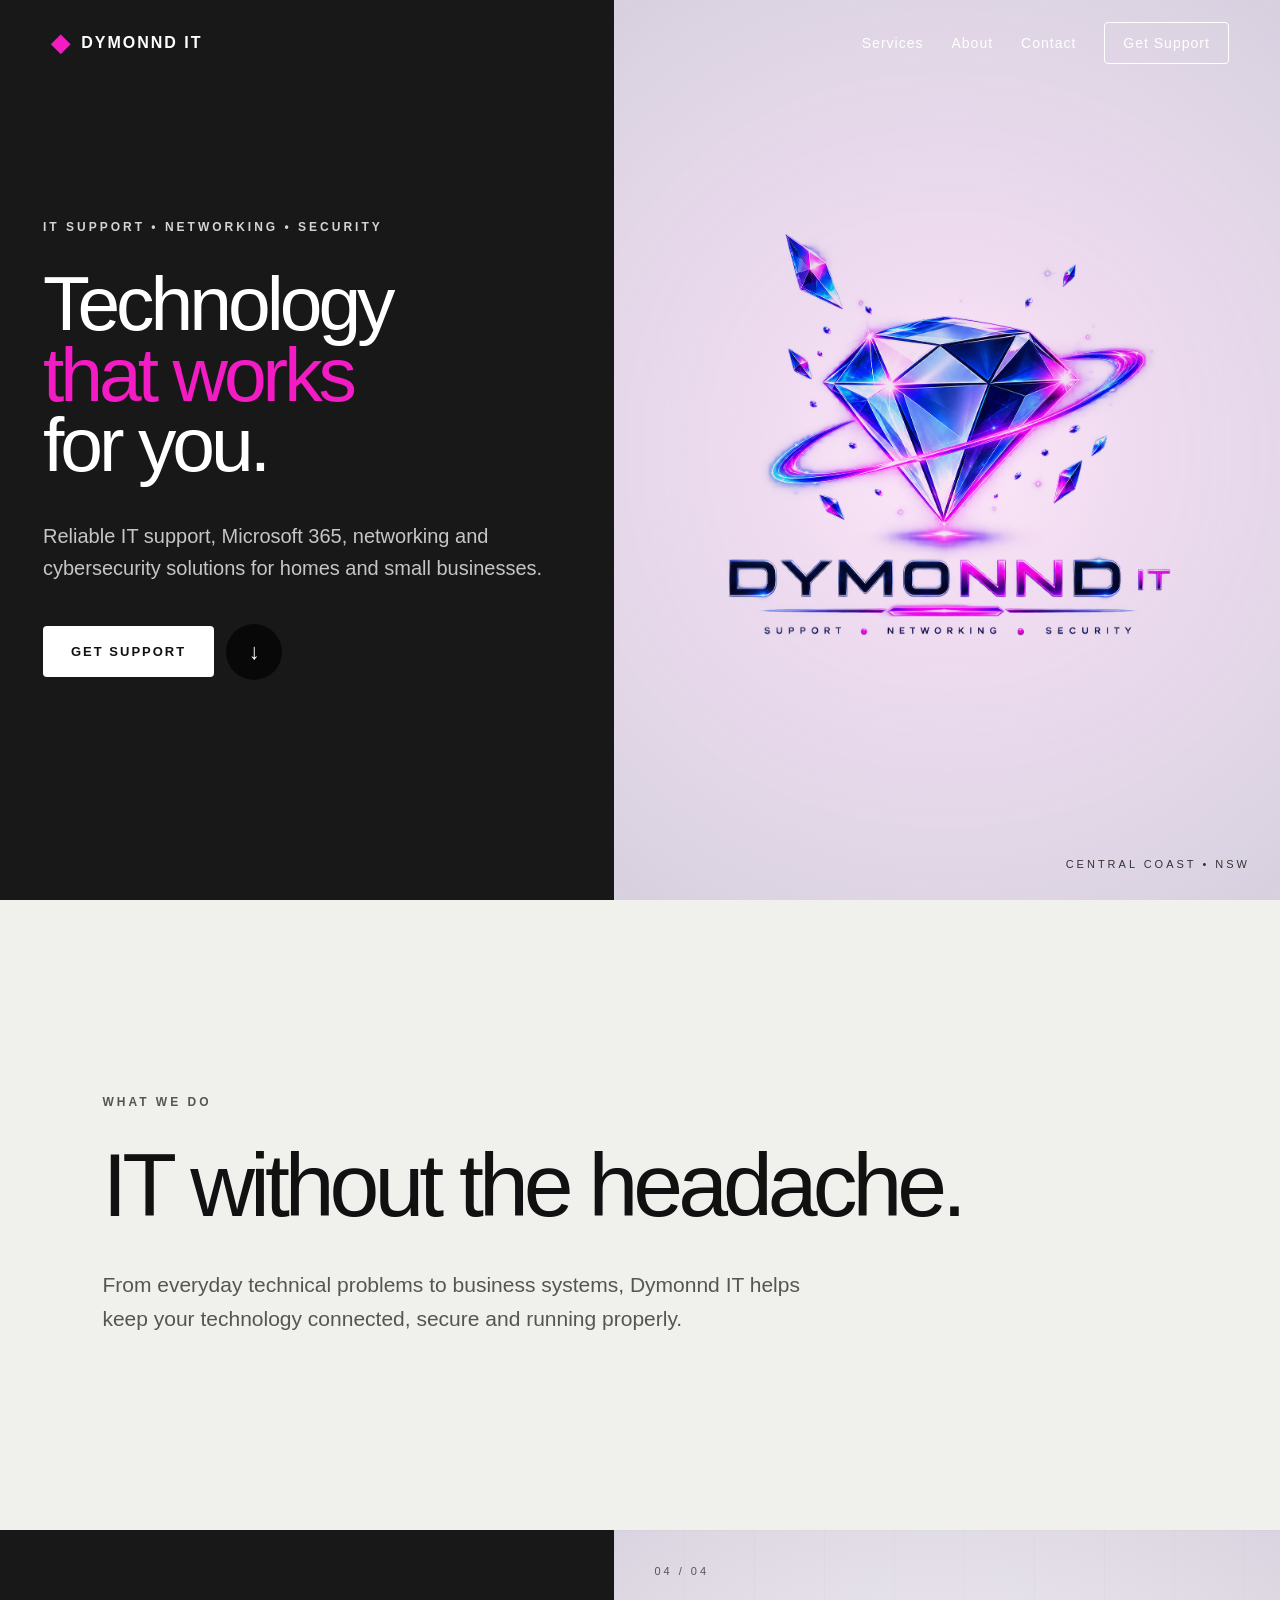
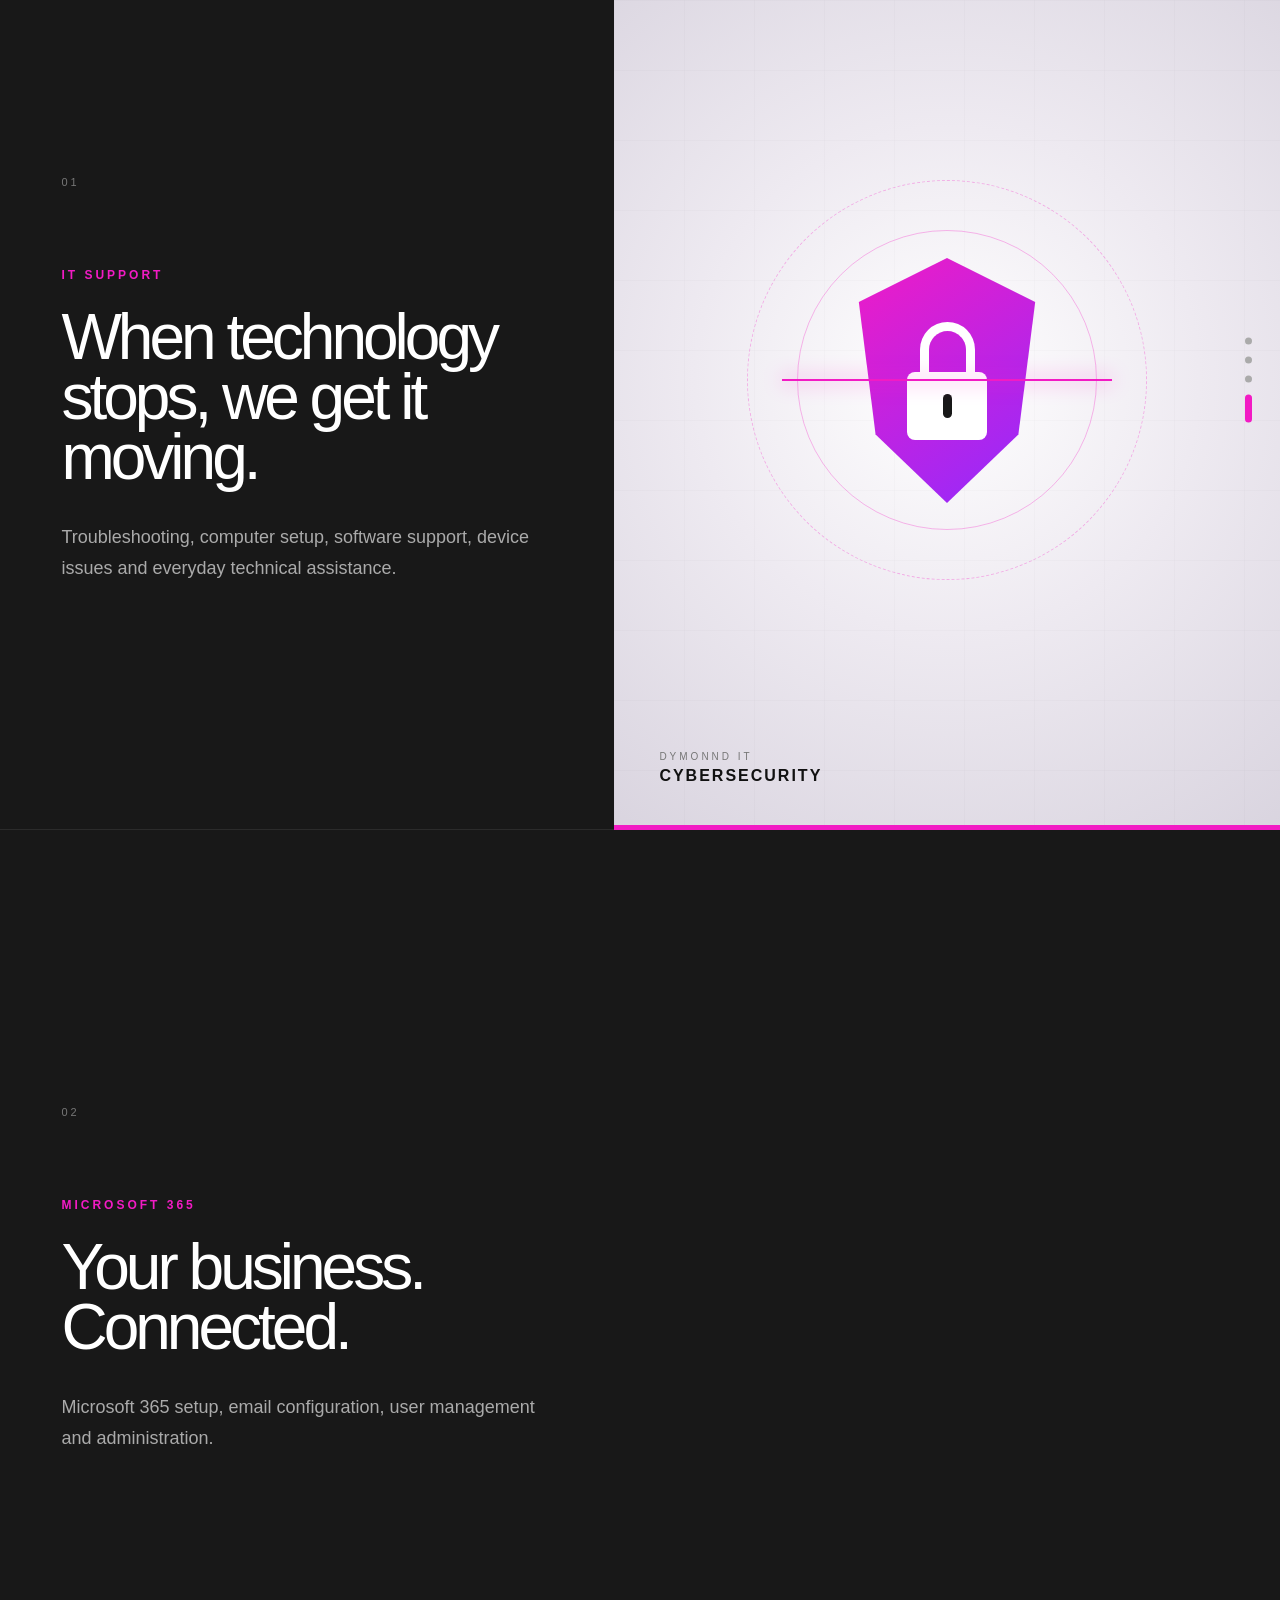
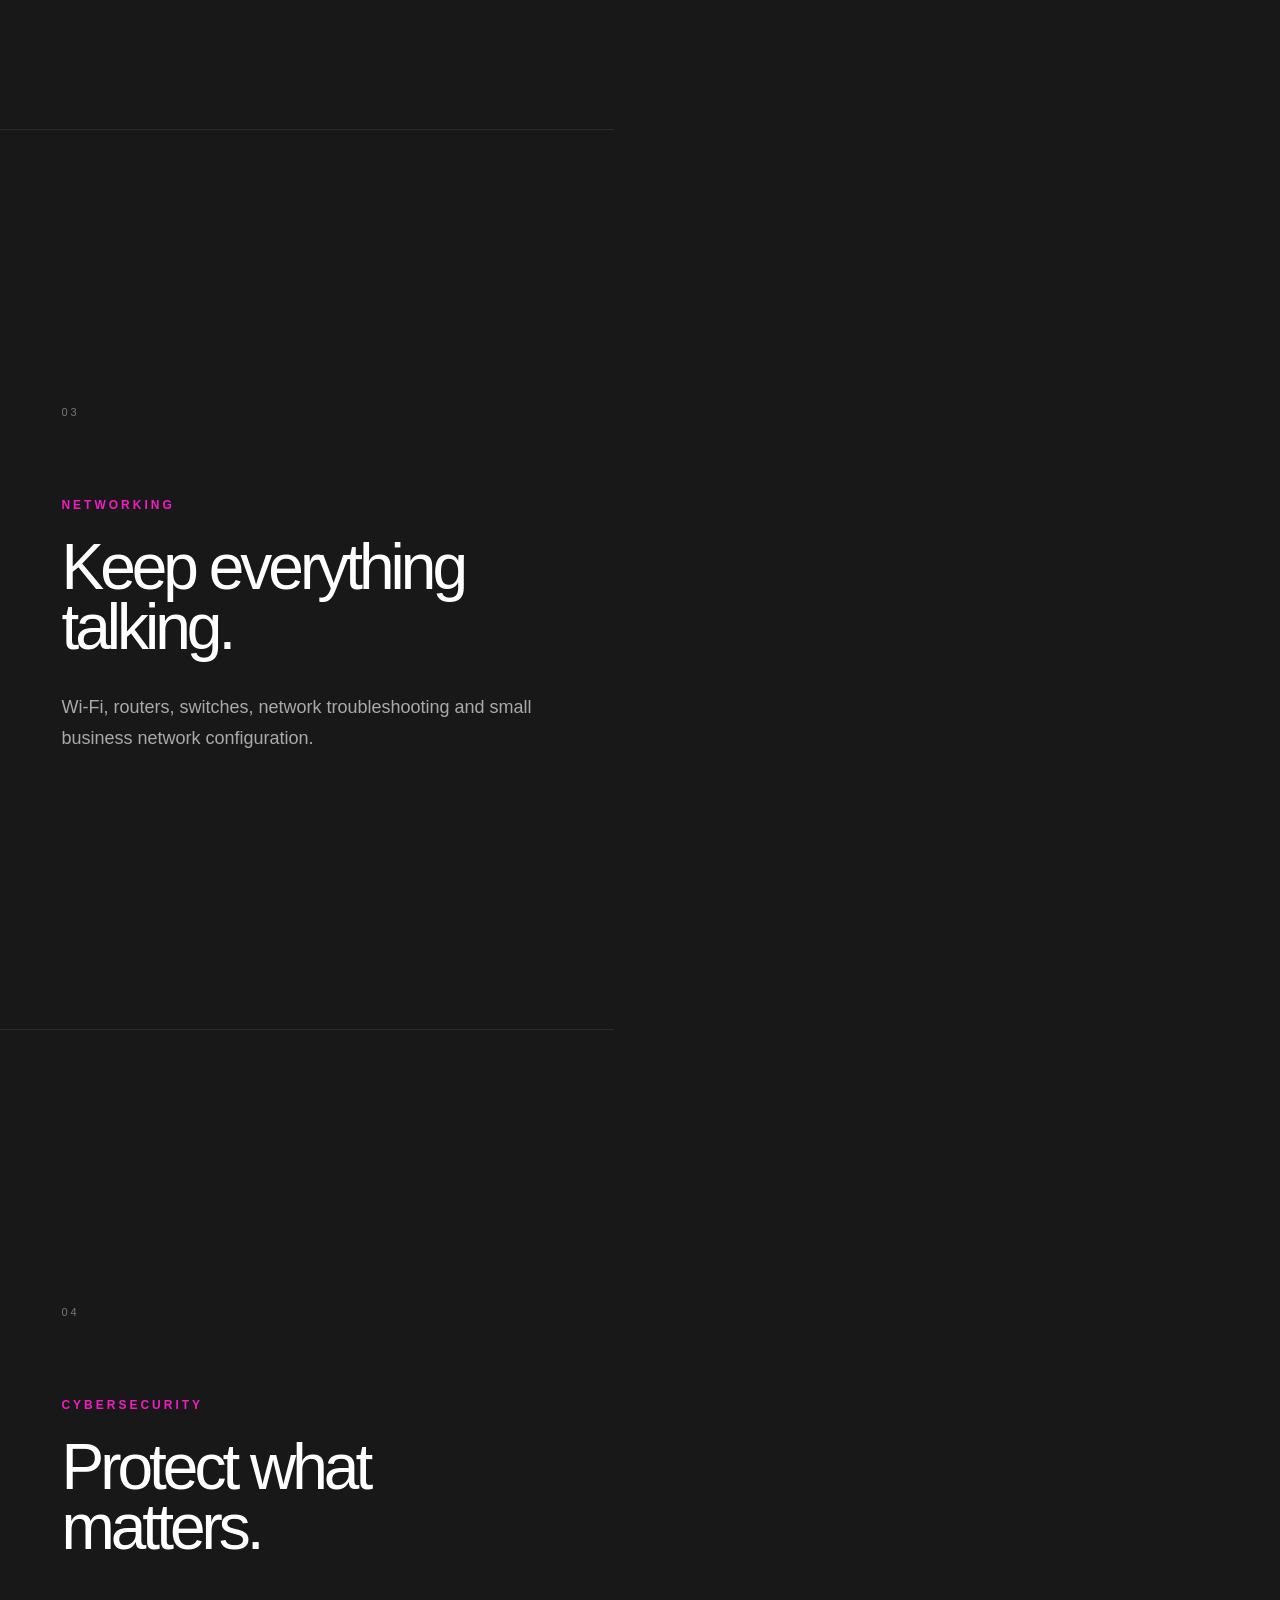
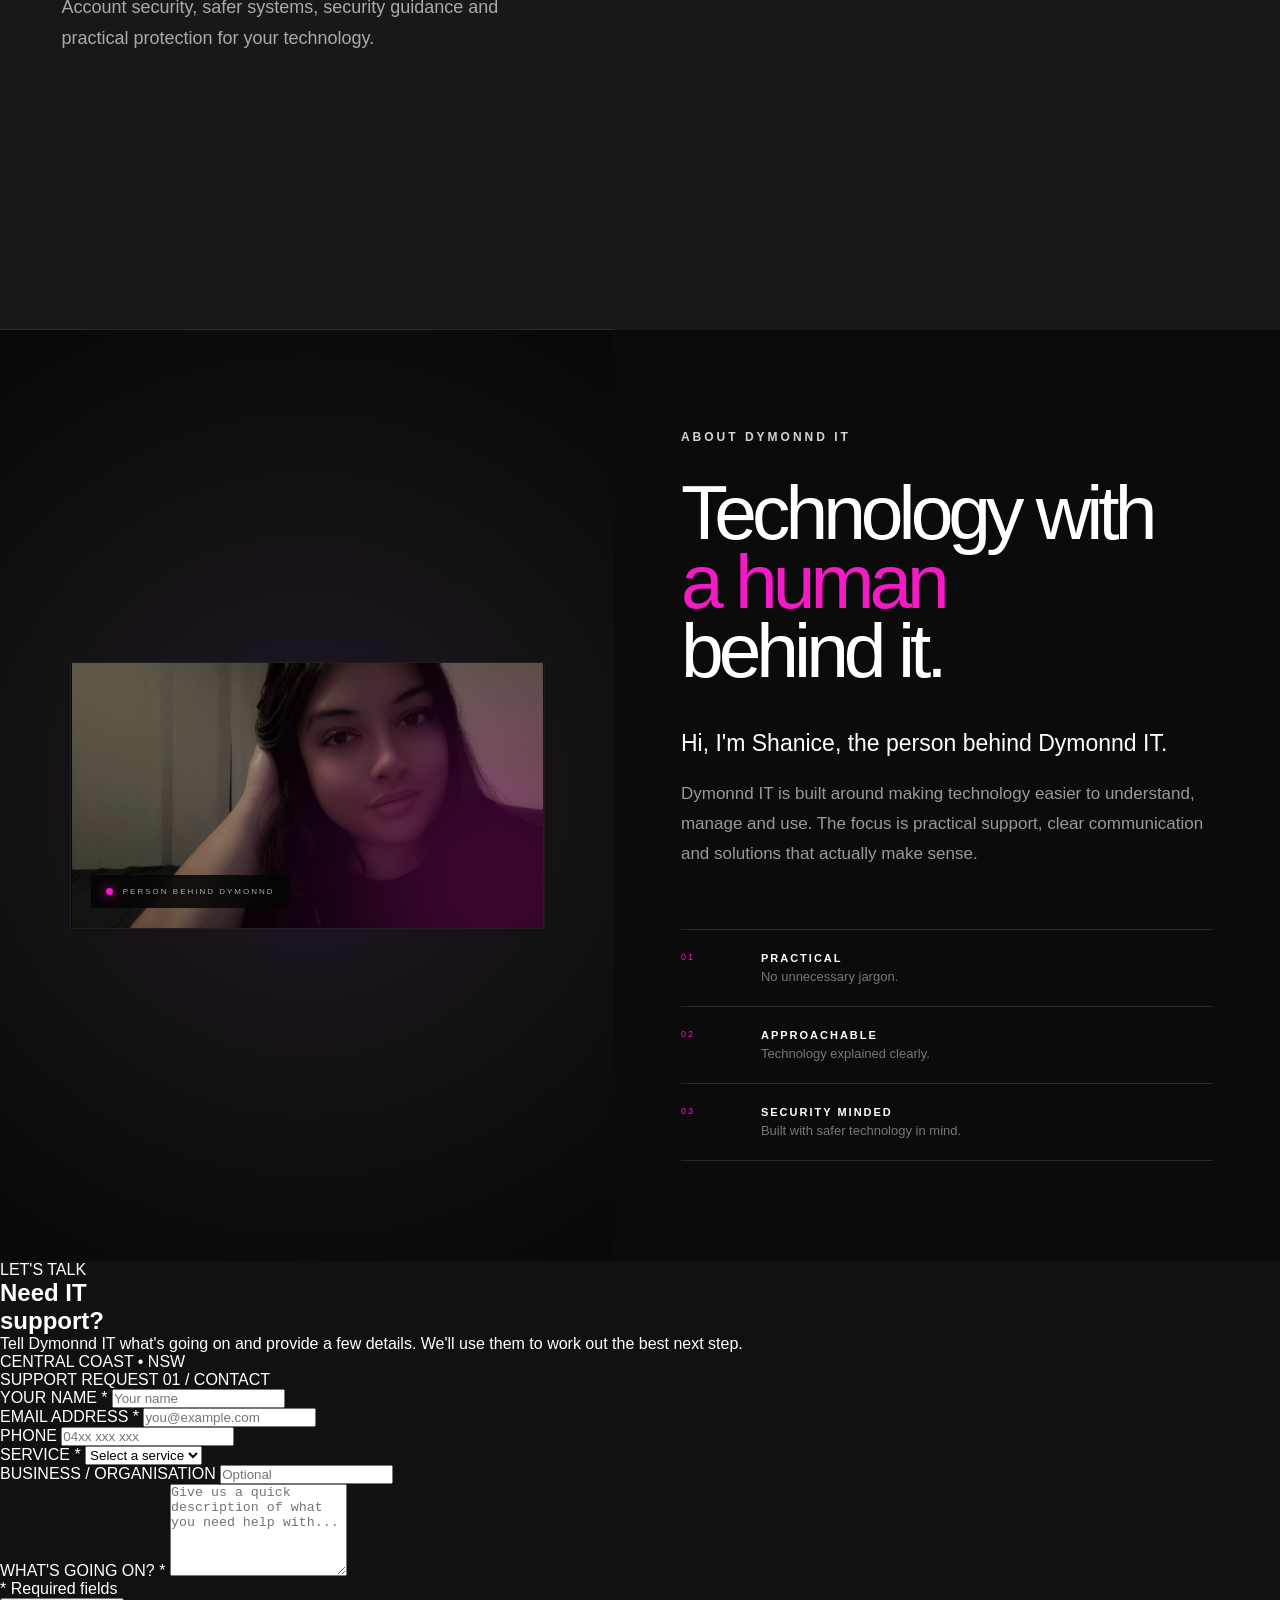
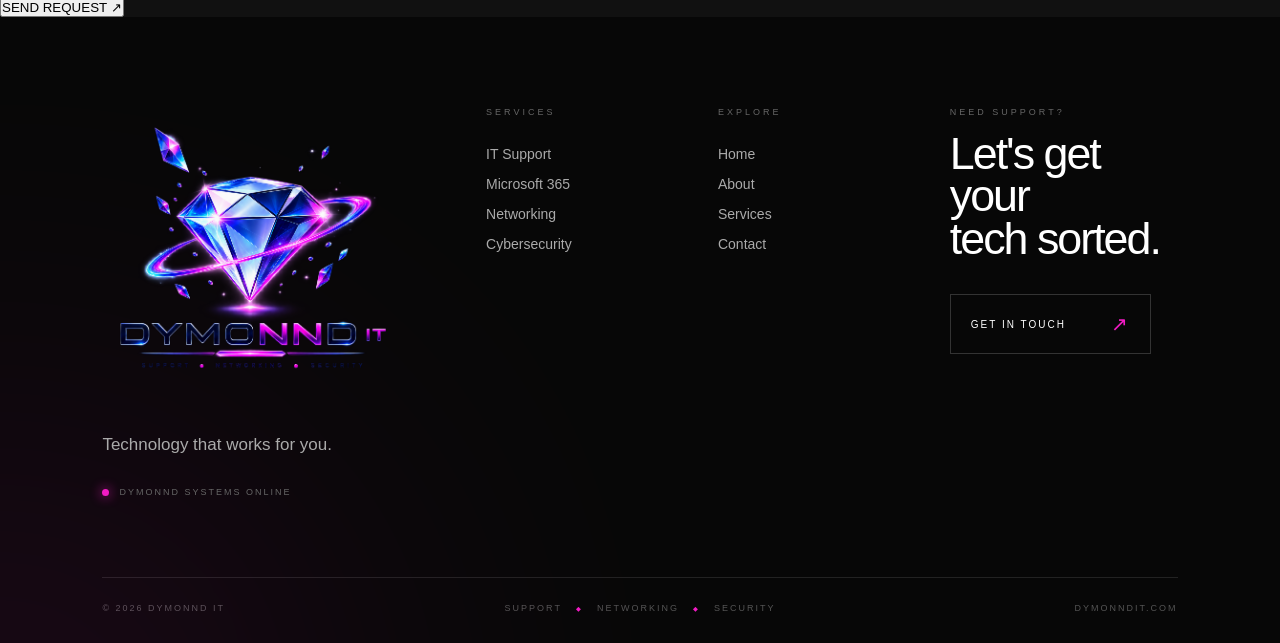
==== index.html @ db04eadb "first commit" ====
<!DOCTYPE html>
<html lang="en">

<head>

    <meta charset="UTF-8">

    <meta
        name="viewport"
        content="width=device-width, initial-scale=1.0"
    >

    <title>Dymonnd IT</title>

    <link
        rel="stylesheet"
        href="css/style.css"
    >

</head>


<body>


    <!-- =========================
         NAVIGATION
    ========================== -->

    <header class="site-header">

        <a
            href="#home"
            class="brand"
        >
            <span class="brand-diamond">◆</span>
            <span>DYMONND IT</span>
        </a>


        <nav>

            <a href="#services">
                Services
            </a>

            <a href="#about">
                About
            </a>

            <a href="#contact-form">
                Contact
            </a>

            <a
                href="#contact-form"
                class="nav-button"
            >
                Get Support
            </a>

        </nav>

    </header>



    <main>


        <!-- =========================
             HERO
        ========================== -->

        <section
            id="home"
            class="hero"
        >


            <!-- LEFT -->

            <div class="hero-left">

                <div class="hero-content">

                    <p class="eyebrow">
                        IT SUPPORT • NETWORKING • SECURITY
                    </p>


                    <h1>
                        Technology
                        <span>that works</span>
                        for you.
                    </h1>


                    <p class="hero-description">

                        Reliable IT support, Microsoft 365,
                        networking and cybersecurity solutions
                        for homes and small businesses.

                    </p>


                    <div class="hero-actions">

                        <a
                            href="#contact-form"
                            class="primary-button"
                        >
                            GET SUPPORT
                        </a>


                        <a
                            href="#services"
                            class="round-button"
                            aria-label="View services"
                        >
                            ↓
                        </a>

                    </div>

                </div>

            </div>


            <!-- RIGHT -->

            <div class="hero-right">

                <div class="hero-glow"></div>


                <img
                    src="Newlogo.png"
                    alt="Dymonnd IT logo"
                    class="hero-logo"
                >


                <p class="side-label">
                    CENTRAL COAST • NSW
                </p>

            </div>


        </section>



        <!-- =========================
             SERVICES INTRO
        ========================== -->

        <section
            id="services"
            class="services-intro"
        >

            <p class="eyebrow dark-eyebrow">
                WHAT WE DO
            </p>


            <h2>
                IT without the headache.
            </h2>


            <p class="section-description">

                From everyday technical problems to business
                systems, Dymonnd IT helps keep your technology
                connected, secure and running properly.

            </p>

        </section>



        <!-- =========================
             SCROLLING SERVICES
        ========================== -->

        <section class="services-scroll">


            <!-- =====================
                 LEFT SERVICE STORY
            ====================== -->

            <div class="service-story">


                <!-- IT SUPPORT -->

                <article
                    class="service-step active"
                    data-step="0"
                >

                    <p class="service-index">
                        01
                    </p>


                    <div class="service-step-content">

                        <p class="eyebrow">
                            IT SUPPORT
                        </p>


                        <h2>
                            When technology stops,
                            we get it moving.
                        </h2>


                        <p class="service-description">

                            Troubleshooting, computer setup,
                            software support, device issues
                            and everyday technical assistance.

                        </p>

                    </div>

                </article>



                <!-- MICROSOFT 365 -->

                <article
                    class="service-step"
                    data-step="1"
                >

                    <p class="service-index">
                        02
                    </p>


                    <div class="service-step-content">

                        <p class="eyebrow">
                            MICROSOFT 365
                        </p>


                        <h2>
                            Your business.
                            Connected.
                        </h2>


                        <p class="service-description">

                            Microsoft 365 setup, email configuration,
                            user management and administration.

                        </p>

                    </div>

                </article>



                <!-- NETWORKING -->

                <article
                    class="service-step"
                    data-step="2"
                >

                    <p class="service-index">
                        03
                    </p>


                    <div class="service-step-content">

                        <p class="eyebrow">
                            NETWORKING
                        </p>


                        <h2>
                            Keep everything
                            talking.
                        </h2>


                        <p class="service-description">

                            Wi-Fi, routers, switches,
                            network troubleshooting and small
                            business network configuration.

                        </p>

                    </div>

                </article>



                <!-- CYBERSECURITY -->

                <article
                    class="service-step"
                    data-step="3"
                >

                    <p class="service-index">
                        04
                    </p>


                    <div class="service-step-content">

                        <p class="eyebrow">
                            CYBERSECURITY
                        </p>


                        <h2>
                            Protect what
                            matters.
                        </h2>


                        <p class="service-description">

                            Account security, safer systems,
                            security guidance and practical
                            protection for your technology.

                        </p>

                    </div>

                </article>


            </div>



            <!-- =====================
                 RIGHT STICKY VISUAL
            ====================== -->

            <div class="service-sticky">

                <div class="stage-grid"></div>


                <!-- PROGRESS -->

                <div class="service-progress">

                    <span
                        class="progress-dot active"
                        data-dot="0"
                    ></span>

                    <span
                        class="progress-dot"
                        data-dot="1"
                    ></span>

                    <span
                        class="progress-dot"
                        data-dot="2"
                    ></span>

                    <span
                        class="progress-dot"
                        data-dot="3"
                    ></span>

                </div>



                <!-- =====================
                     IT SUPPORT VISUAL
                ====================== -->

                <div
                    class="stage-visual active"
                    data-visual="0"
                >

                    <p class="stage-number">
                        01 / 04
                    </p>


                    <div class="support-visual">

                        <div class="monitor">

                            <div class="monitor-top">
                                <span></span>
                                <span></span>
                                <span></span>
                            </div>


                            <div class="terminal-line long"></div>

                            <div class="terminal-line medium"></div>

                            <div class="terminal-line short"></div>


                            <div class="terminal-status">

                                <span class="status-dot"></span>

                                SYSTEM ONLINE

                            </div>

                        </div>


                        <div class="monitor-stand"></div>


                        <div class="diagnostic-badge">
                            ✓
                        </div>

                    </div>


                    <div class="stage-text">

                        <span>
                            DYMONND IT
                        </span>

                        <strong>
                            TECHNICAL SUPPORT
                        </strong>

                    </div>

                </div>



                <!-- =====================
                     MICROSOFT 365 VISUAL
                ====================== -->

                <div
                    class="stage-visual"
                    data-visual="1"
                >

                    <p class="stage-number">
                        02 / 04
                    </p>


                    <div class="cloud-visual">

                        <div class="orbit orbit-one"></div>

                        <div class="orbit orbit-two"></div>


                        <div class="cloud-core">
                            <span>365</span>
                        </div>


                        <div class="app-tile tile-one">
                            M
                        </div>


                        <div class="app-tile tile-two">
                            ☁
                        </div>


                        <div class="app-tile tile-three">
                            @
                        </div>


                        <div class="app-tile tile-four">
                            T
                        </div>

                    </div>


                    <div class="stage-text">

                        <span>
                            DYMONND IT
                        </span>

                        <strong>
                            MICROSOFT 365
                        </strong>

                    </div>

                </div>



                <!-- =====================
                     NETWORKING VISUAL
                ====================== -->

                <div
                    class="stage-visual"
                    data-visual="2"
                >

                    <p class="stage-number">
                        03 / 04
                    </p>


                    <div class="network-visual">


                        <div class="network-node node-one"></div>

                        <div class="network-node node-two"></div>

                        <div class="network-node node-three"></div>

                        <div class="network-node node-four"></div>


                        <div class="network-line line-one"></div>

                        <div class="network-line line-two"></div>

                        <div class="network-line line-three"></div>

                        <div class="network-line line-four"></div>


                        <div class="switch-device">

                            <div class="switch-title">
                                DYMONND NETWORK
                            </div>


                            <div class="ports">

                                <span></span>
                                <span></span>
                                <span></span>
                                <span></span>
                                <span></span>
                                <span></span>
                                <span></span>
                                <span></span>

                            </div>

                        </div>

                    </div>


                    <div class="stage-text">

                        <span>
                            DYMONND IT
                        </span>

                        <strong>
                            NETWORKING
                        </strong>

                    </div>

                </div>



                <!-- =====================
                     CYBERSECURITY VISUAL
                ====================== -->

                <div
                    class="stage-visual"
                    data-visual="3"
                >

                    <p class="stage-number">
                        04 / 04
                    </p>


                    <div class="security-visual">

                        <div class="security-ring ring-one"></div>

                        <div class="security-ring ring-two"></div>


                        <div class="shield">

                            <div class="lock">

                                <div class="lock-loop"></div>


                                <div class="lock-body">
                                    <span></span>
                                </div>

                            </div>

                        </div>


                        <div class="scan-line"></div>

                    </div>


                    <div class="stage-text">

                        <span>
                            DYMONND IT
                        </span>

                        <strong>
                            CYBERSECURITY
                        </strong>

                    </div>

                </div>


            </div>


        </section>



        <!-- =========================
             ABOUT
        ========================== -->

        <section
            id="about"
            class="about-founder"
        >


            <!-- PHOTO -->

            <div class="about-photo-side">

                <div class="photo-frame">


                    <img
                        src="about-photo.jpg"
                        alt="Shanice from Dymonnd IT"
                        class="about-photo"
                    >


                    <div class="photo-glow"></div>


                    <div class="photo-label">

                        <span class="status-light"></span>

                        PERSON BEHIND DYMONND

                    </div>


                </div>

            </div>



            <!-- ABOUT TEXT -->

            <div class="about-content">

                <p class="eyebrow">
                    ABOUT DYMONND IT
                </p>


                <h2>

                    Technology with

                    <span>
                        a human
                    </span>

                    behind it.

                </h2>


                <p class="about-lead">

                    Hi, I'm Shanice, the person behind Dymonnd IT.

                </p>


                <p class="about-description">

                    Dymonnd IT is built around making technology
                    easier to understand, manage and use.

                    The focus is practical support, clear
                    communication and solutions that actually
                    make sense.

                </p>



                <div class="about-details">


                    <div class="about-detail">

                        <span>
                            01
                        </span>


                        <div>

                            <strong>
                                PRACTICAL
                            </strong>

                            <p>
                                No unnecessary jargon.
                            </p>

                        </div>

                    </div>



                    <div class="about-detail">

                        <span>
                            02
                        </span>


                        <div>

                            <strong>
                                APPROACHABLE
                            </strong>

                            <p>
                                Technology explained clearly.
                            </p>

                        </div>

                    </div>



                    <div class="about-detail">

                        <span>
                            03
                        </span>


                        <div>

                            <strong>
                                SECURITY MINDED
                            </strong>

                            <p>
                                Built with safer technology in mind.
                            </p>

                        </div>

                    </div>


                </div>

            </div>


        </section>



        <!-- =========================
             CONTACT FORM
        ========================== -->

        <section
            id="contact-form"
            class="contact-section"
        >


            <!-- LEFT -->

            <div class="contact-intro">

                <p class="contact-eyebrow">
                    LET'S TALK
                </p>


                <h2>

                    Need IT<br>
                    support?

                </h2>


                <p class="contact-description">

                    Tell Dymonnd IT what's going on and provide
                    a few details.

                    We'll use them to work out the best next step.

                </p>


                <div class="contact-note">

                    <span></span>

                    CENTRAL COAST • NSW

                </div>

            </div>



            <!-- FORM -->

            <div class="contact-form-panel">


                <form id="supportForm">


                    <div class="form-heading">

                        <span>
                            SUPPORT REQUEST
                        </span>

                        <span>
                            01 / CONTACT
                        </span>

                    </div>



                    <!-- NAME + EMAIL -->

                    <div class="form-row">


                        <div class="form-group">

                            <label for="name">
                                YOUR NAME *
                            </label>

                            <input
                                type="text"
                                id="name"
                                name="name"
                                placeholder="Your name"
                                autocomplete="name"
                                required
                            >

                        </div>



                        <div class="form-group">

                            <label for="email">
                                EMAIL ADDRESS *
                            </label>

                            <input
                                type="email"
                                id="email"
                                name="email"
                                placeholder="you@example.com"
                                autocomplete="email"
                                required
                            >

                        </div>


                    </div>



                    <!-- PHONE + SERVICE -->

                    <div class="form-row">


                        <div class="form-group">

                            <label for="phone">
                                PHONE
                            </label>

                            <input
                                type="tel"
                                id="phone"
                                name="phone"
                                placeholder="04xx xxx xxx"
                                autocomplete="tel"
                            >

                        </div>



                        <div class="form-group">

                            <label for="service">
                                SERVICE *
                            </label>


                            <select
                                id="service"
                                name="service"
                                required
                            >

                                <option value="">
                                    Select a service
                                </option>

                                <option value="IT Support">
                                    IT Support
                                </option>

                                <option value="Microsoft 365">
                                    Microsoft 365
                                </option>

                                <option value="Networking">
                                    Networking
                                </option>

                                <option value="Cybersecurity">
                                    Cybersecurity
                                </option>

                                <option value="Other">
                                    Something Else
                                </option>

                            </select>

                        </div>


                    </div>



                    <!-- BUSINESS -->

                    <div class="form-group">

                        <label for="business">
                            BUSINESS / ORGANISATION
                        </label>


                        <input
                            type="text"
                            id="business"
                            name="business"
                            placeholder="Optional"
                            autocomplete="organization"
                        >

                    </div>



                    <!-- MESSAGE -->

                    <div class="form-group">

                        <label for="message">
                            WHAT'S GOING ON? *
                        </label>


                        <textarea
                            id="message"
                            name="message"
                            rows="6"
                            placeholder="Give us a quick description of what you need help with..."
                            required
                        ></textarea>

                    </div>



                    <!-- SUBMIT -->

                    <div class="form-footer">

                        <p>
                            * Required fields
                        </p>


                        <button
                            type="submit"
                            class="form-submit"
                        >

                            <span>
                                SEND REQUEST
                            </span>

                            <span class="submit-arrow">
                                ↗
                            </span>

                        </button>

                    </div>


                    <p
                        id="formStatus"
                        class="form-status"
                        aria-live="polite"
                    ></p>


                </form>


            </div>


        </section>


    </main>



    <!-- =========================
         FOOTER
    ========================== -->

    <footer class="site-footer">


        <div class="footer-main">


            <!-- BRAND -->

            <div class="footer-brand">


                <img
                    src="Newlogo.png"
                    alt="Dymonnd IT"
                    class="footer-logo"
                >


                <p class="footer-tagline">
                    Technology that works for you.
                </p>


                <div class="footer-status">

                    <span class="status-light"></span>

                    DYMONND SYSTEMS ONLINE

                </div>


            </div>



            <!-- SERVICES -->

            <div class="footer-column">

                <p class="footer-heading">
                    SERVICES
                </p>


                <a href="#services">
                    IT Support
                </a>

                <a href="#services">
                    Microsoft 365
                </a>

                <a href="#services">
                    Networking
                </a>

                <a href="#services">
                    Cybersecurity
                </a>

            </div>



            <!-- EXPLORE -->

            <div class="footer-column">

                <p class="footer-heading">
                    EXPLORE
                </p>


                <a href="#home">
                    Home
                </a>

                <a href="#about">
                    About
                </a>

                <a href="#services">
                    Services
                </a>

                <a href="#contact-form">
                    Contact
                </a>

            </div>



            <!-- CTA -->

            <div class="footer-contact">

                <p class="footer-heading">
                    NEED SUPPORT?
                </p>


                <h3>

                    Let's get your<br>
                    tech sorted.

                </h3>


                <a
                    href="#contact-form"
                    class="footer-button"
                >

                    GET IN TOUCH

                    <span>
                        ↗
                    </span>

                </a>

            </div>


        </div>



        <div class="footer-divider"></div>



        <div class="footer-bottom">


            <p>
                © 2026 DYMONND IT
            </p>


            <div class="footer-bottom-center">

                <span>
                    SUPPORT
                </span>

                <b>
                    ◆
                </b>

                <span>
                    NETWORKING
                </span>

                <b>
                    ◆
                </b>

                <span>
                    SECURITY
                </span>

            </div>


            <p>
                DYMONNDIT.COM
            </p>


        </div>


    </footer>



    <script src="js/script.js"></script>


</body>

</html>
---- css/style.css ----
/* =========================
   DYMONND IT
========================= */

* {
    margin: 0;
    padding: 0;
    box-sizing: border-box;
}

html {
    scroll-behavior: smooth;
}

body {
    font-family: Arial, Helvetica, sans-serif;
    background: #111111;
    color: #ffffff;
    overflow-x: hidden;
}

a {
    color: inherit;
}


/* =========================
   NAVIGATION
========================= */

.site-header {
    position: fixed;
    top: 0;
    left: 0;
    width: 100%;

    display: flex;
    justify-content: space-between;
    align-items: center;

    padding: 22px 4%;

    z-index: 1000;

    transition: 0.3s ease;
}

.site-header.scrolled {
    background: rgba(15, 15, 15, 0.9);
    -webkit-backdrop-filter: blur(14px);
    backdrop-filter: blur(14px);
}
.brand {
    display: flex;
    align-items: center;
    gap: 10px;

    text-decoration: none;
    font-weight: 700;
    letter-spacing: 2px;
}

.brand-diamond {
    color: #f21bc4;
    font-size: 24px;
}

nav {
    display: flex;
    align-items: center;
    gap: 28px;
}

nav a {
    text-decoration: none;
    font-size: 14px;
    letter-spacing: 1px;
}

nav a:hover {
    color: #f21bc4;
}

.nav-button {
    border: 1px solid white;
    padding: 12px 18px;
    border-radius: 4px;
}


/* =========================
   HERO
========================= */

.hero {
    width: 100%;
    min-height: 100vh;

    display: grid;
    grid-template-columns: 48% 52%;
}

.hero-left {
    background: #181818;

    display: flex;
    align-items: center;

    padding: 120px 7%;
}

.hero-content {
    max-width: 680px;
}

.eyebrow {
    font-size: 12px;
    letter-spacing: 3px;
    font-weight: 700;

    margin-bottom: 34px;

    color: #d4d4d4;
}

.hero h1 {
    font-size: clamp(4rem, 6vw, 7rem);
    line-height: 0.92;
    font-weight: 400;
    letter-spacing: -4px;

    margin-bottom: 40px;
}

.hero h1 span {
    display: block;
    color: #f21bc4;
}

.hero-description {
    max-width: 560px;

    font-size: 20px;
    line-height: 1.6;

    color: #c6c6c6;

    margin-bottom: 40px;
}

.hero-actions {
    display: flex;
    align-items: center;
    gap: 12px;
}

.primary-button {
    background: white;
    color: #111;

    padding: 18px 28px;

    text-decoration: none;

    font-size: 13px;
    font-weight: 700;

    letter-spacing: 2px;

    border-radius: 4px;

    transition: 0.25s;
}

.primary-button:hover {
    background: #f21bc4;
    color: white;

    transform: translateY(-3px);
}

.round-button {
    width: 56px;
    height: 56px;

    border-radius: 50%;

    display: flex;
    align-items: center;
    justify-content: center;

    text-decoration: none;

    background: #080808;

    font-size: 22px;

    transition: 0.25s;
}

.round-button:hover {
    background: #f21bc4;
}


/* =========================
   HERO RIGHT
========================= */

.hero-right {
    position: relative;

    overflow: hidden;

    display: flex;
    align-items: center;
    justify-content: center;

    background:
        radial-gradient(
            circle at center,
            #ffffff 0%,
            #ece9f2 40%,
            #d7d2df 100%
        );
}

.hero-logo {
    width: min(75%, 720px);

    position: relative;
    z-index: 3;

    mix-blend-mode: multiply;

    animation: floatLogo 5s ease-in-out infinite;
}

.hero-glow {
    position: absolute;

    width: 550px;
    height: 550px;

    border-radius: 50%;

    background: #f21bc4;

    filter: blur(180px);

    opacity: 0.18;
}

.side-label {
    position: absolute;

    right: 30px;
    bottom: 30px;

    color: #333;

    font-size: 11px;

    letter-spacing: 3px;
}

@keyframes floatLogo {

    0% {
        transform: translateY(0);
    }

    50% {
        transform: translateY(-15px);
    }

    100% {
        transform: translateY(0);
    }

}


/* =========================
   SERVICES INTRO
========================= */

.services-intro {
    min-height: 70vh;

    background: #f0f0ec;
    color: #111;

    display: flex;
    flex-direction: column;
    justify-content: center;

    padding: 100px 8%;
}

.dark-eyebrow {
    color: #555;
}

.services-intro h2 {
    font-size: clamp(4rem, 7vw, 8rem);

    font-weight: 400;
    letter-spacing: -5px;

    line-height: 0.95;

    max-width: 1100px;

    margin-bottom: 40px;
}

.section-description {
    max-width: 700px;

    font-size: 21px;
    line-height: 1.6;

    color: #555;
}

/* =========================
   SCROLLING SERVICES
========================= */

.services-scroll {
    display: grid;

    grid-template-columns:
        48% 52%;

    position: relative;

    background: #181818;
}


/* LEFT SIDE */

.service-story {
    background: #181818;
}

.service-step {
    min-height: 100vh;

    display: flex;
    flex-direction: column;
    justify-content: center;

    padding: 100px 10%;

    border-bottom: 1px solid #2b2b2b;

    opacity: 0.25;

    transition:
        opacity 0.5s ease,
        transform 0.5s ease;
}

.service-step.active {
    opacity: 1;
}

.service-index {
    font-size: 11px;
    letter-spacing: 3px;

    margin-bottom: 80px;

    color: #777;
}

.service-step-content {
    max-width: 620px;
}

.service-step h2 {
    font-size: clamp(3.8rem, 5vw, 6.3rem);

    line-height: 0.94;

    letter-spacing: -4px;

    font-weight: 400;

    margin-bottom: 35px;
}

.service-step .eyebrow {
    color: #f21bc4;

    margin-bottom: 25px;
}

.service-description {
    max-width: 520px;

    color: #aaa;

    font-size: 18px;

    line-height: 1.7;
}


/* RIGHT SIDE */

.service-sticky {
    height: 100vh;

    position: sticky;

    top: 0;

    align-self: start;

    overflow: hidden;

    background:
        radial-gradient(
            circle at center,
            #ffffff 0%,
            #eeeaf1 45%,
            #d9d4df 100%
        );
}


/* Subtle technical grid */

.stage-grid {
    position: absolute;

    inset: 0;

    opacity: 0.2;

    background-image:
        linear-gradient(
            rgba(0, 0, 0, 0.08) 1px,
            transparent 1px
        ),
        linear-gradient(
            90deg,
            rgba(0, 0, 0, 0.08) 1px,
            transparent 1px
        );

    background-size: 70px 70px;
}


/* Visual layers */

.stage-visual {
    position: absolute;

    inset: 0;

    display: flex;
    flex-direction: column;
    align-items: center;
    justify-content: center;

    opacity: 0;

    transform:
        scale(0.92)
        translateY(30px);

    transition:
        opacity 0.6s ease,
        transform 0.8s cubic-bezier(
            0.16,
            1,
            0.3,
            1
        );
}

.stage-visual.active {
    opacity: 1;

    transform:
        scale(1)
        translateY(0);
}


/* Number */

.stage-number {
    position: absolute;

    top: 35px;
    left: 40px;

    color: #555;

    font-size: 11px;

    letter-spacing: 3px;
}



/* Bottom label */

.stage-text {
    position: absolute;

    bottom: 45px;
    left: 45px;

    display: flex;
    flex-direction: column;

    color: #111;
}

.stage-text span {
    font-size: 10px;

    letter-spacing: 3px;

    margin-bottom: 5px;

    color: #777;
}

.stage-text strong {
    font-size: 16px;

    letter-spacing: 2px;
}


/* Accent line */

.service-sticky::after {
    content: "";

    position: absolute;

    bottom: 0;
    left: 0;

    width: 100%;
    height: 5px;

    background: #f21bc4;
}
/* =========================
   SERVICE PROGRESS
========================= */

.service-progress {
    position: absolute;
    right: 28px;
    top: 50%;

    transform: translateY(-50%);

    display: flex;
    flex-direction: column;
    gap: 12px;

    z-index: 20;
}

.progress-dot {
    width: 7px;
    height: 7px;

    border-radius: 50%;

    background: #aaa;

    transition: 0.35s ease;
}

.progress-dot.active {
    height: 28px;

    border-radius: 10px;

    background: #f21bc4;
}


/* =========================
   IT SUPPORT VISUAL
========================= */

.support-visual {
    position: relative;

    width: 460px;
    height: 420px;

    display: flex;
    align-items: center;
    justify-content: center;
}

.monitor {
    width: 350px;
    height: 230px;

    background: #121212;

    border: 2px solid #292929;

    border-radius: 9px;

    padding: 25px;

    box-shadow:
        0 30px 80px rgba(0, 0, 0, 0.2),
        0 0 80px rgba(242, 27, 196, 0.12);
}

.monitor-top {
    display: flex;
    gap: 6px;

    margin-bottom: 35px;
}

.monitor-top span {
    width: 7px;
    height: 7px;

    background: #555;

    border-radius: 50%;
}

.terminal-line {
    height: 5px;

    margin-bottom: 14px;

    background: #f21bc4;

    border-radius: 20px;

    opacity: 0.85;
}

.terminal-line.long {
    width: 80%;
}

.terminal-line.medium {
    width: 58%;
}

.terminal-line.short {
    width: 35%;
}

.terminal-status {
    display: flex;
    align-items: center;
    gap: 9px;

    margin-top: 36px;

    color: #aaa;

    font-size: 9px;

    letter-spacing: 2px;
}

.status-dot {
    width: 7px;
    height: 7px;

    border-radius: 50%;

    background: #f21bc4;

    box-shadow:
        0 0 15px #f21bc4;
}

.monitor-stand {
    position: absolute;

    width: 90px;
    height: 60px;

    background: #171717;

    bottom: 45px;

    clip-path:
        polygon(
            35% 0,
            65% 0,
            75% 75%,
            100% 75%,
            100% 100%,
            0 100%,
            0 75%,
            25% 75%
        );
}

.diagnostic-badge {
    position: absolute;

    right: 15px;
    top: 55px;

    width: 75px;
    height: 75px;

    display: flex;
    align-items: center;
    justify-content: center;

    border-radius: 50%;

    background: #f21bc4;

    color: white;

    font-size: 28px;

    box-shadow:
        0 0 45px rgba(242, 27, 196, 0.4);
}


/* =========================
   MICROSOFT 365 VISUAL
========================= */

.cloud-visual {
    position: relative;

    width: 450px;
    height: 450px;

    display: flex;
    align-items: center;
    justify-content: center;
}

.cloud-core {
    width: 160px;
    height: 160px;

    border-radius: 36px;

    background: #181818;

    color: white;

    display: flex;
    align-items: center;
    justify-content: center;

    font-size: 42px;

    font-weight: 600;

    box-shadow:
        0 30px 80px rgba(0, 0, 0, 0.15),
        0 0 70px rgba(242, 27, 196, 0.15);

    z-index: 5;
}

.cloud-core span {
    color: #f21bc4;
}

.orbit {
    position: absolute;

    border: 1px solid rgba(0, 0, 0, 0.15);

    border-radius: 50%;
}

.orbit-one {
    width: 310px;
    height: 310px;
}

.orbit-two {
    width: 410px;
    height: 410px;
}

.app-tile {
    position: absolute;

    width: 64px;
    height: 64px;

    border-radius: 14px;

    background: white;

    display: flex;
    align-items: center;
    justify-content: center;

    color: #111;

    font-weight: bold;

    font-size: 20px;

    box-shadow:
        0 15px 40px rgba(0, 0, 0, 0.12);

    z-index: 6;
}

.tile-one {
    top: 30px;
}

.tile-two {
    right: 15px;
}

.tile-three {
    bottom: 25px;
}

.tile-four {
    left: 15px;
}


/* =========================
   NETWORK VISUAL
========================= */

.network-visual {
    position: relative;

    width: 480px;
    height: 430px;

    display: flex;
    align-items: center;
    justify-content: center;
}

.switch-device {
    width: 350px;
    height: 120px;

    background: #151515;

    border: 1px solid #333;

    border-radius: 10px;

    padding: 23px;

    position: relative;

    z-index: 5;

    box-shadow:
        0 25px 70px rgba(0, 0, 0, 0.25),
        0 0 70px rgba(242, 27, 196, 0.1);
}

.switch-title {
    color: #777;

    font-size: 8px;

    letter-spacing: 2px;

    margin-bottom: 23px;
}

.ports {
    display: grid;

    grid-template-columns:
        repeat(8, 1fr);

    gap: 8px;
}

.ports span {
    height: 23px;

    background: #050505;

    border: 1px solid #444;

    position: relative;
}

.ports span::after {
    content: "";

    position: absolute;

    width: 5px;
    height: 5px;

    border-radius: 50%;

    background: #f21bc4;

    bottom: -12px;
    left: 50%;

    transform: translateX(-50%);

    box-shadow:
        0 0 10px #f21bc4;
}

.network-node {
    width: 18px;
    height: 18px;

    position: absolute;

    border-radius: 50%;

    background: #f21bc4;

    box-shadow:
        0 0 25px rgba(242, 27, 196, 0.6);

    z-index: 3;
}

.node-one {
    top: 30px;
    left: 100px;
}

.node-two {
    top: 60px;
    right: 65px;
}

.node-three {
    bottom: 40px;
    left: 65px;
}

.node-four {
    bottom: 25px;
    right: 110px;
}

.network-line {
    position: absolute;

    height: 1px;

    background:
        linear-gradient(
            90deg,
            transparent,
            #f21bc4,
            transparent
        );

    transform-origin: left center;

    opacity: 0.45;
}

.line-one {
    width: 170px;
    top: 60px;
    left: 110px;

    transform: rotate(30deg);
}

.line-two {
    width: 190px;
    right: 75px;
    top: 80px;

    transform: rotate(145deg);
}

.line-three {
    width: 180px;
    bottom: 70px;
    left: 70px;

    transform: rotate(-25deg);
}

.line-four {
    width: 190px;
    bottom: 65px;
    right: 110px;

    transform: rotate(205deg);
}


/* =========================
   SECURITY VISUAL
========================= */

.security-visual {
    position: relative;

    width: 450px;
    height: 450px;

    display: flex;
    justify-content: center;
    align-items: center;
}

.security-ring {
    position: absolute;

    border-radius: 50%;

    border:
        1px solid
        rgba(242, 27, 196, 0.3);
}

.ring-one {
    width: 300px;
    height: 300px;
}

.ring-two {
    width: 400px;
    height: 400px;

    border-style: dashed;

    animation:
        spinRing 18s linear infinite;
}

.shield {
    width: 210px;
    height: 245px;

    display: flex;
    justify-content: center;
    align-items: center;

    background:
        linear-gradient(
            145deg,
            #f21bc4,
            #8f2bff
        );

    clip-path:
        polygon(
            50% 0,
            92% 18%,
            84% 72%,
            50% 100%,
            16% 72%,
            8% 18%
        );

    box-shadow:
        0 0 100px
        rgba(242, 27, 196, 0.4);

    position: relative;

    z-index: 4;
}

.lock {
    display: flex;
    flex-direction: column;
    align-items: center;
}

.lock-loop {
    width: 55px;
    height: 50px;

    border:
        9px solid white;

    border-bottom: none;

    border-radius:
        30px 30px 0 0;
}

.lock-body {
    width: 80px;
    height: 68px;

    border-radius: 8px;

    background: white;

    display: flex;
    align-items: center;
    justify-content: center;
}

.lock-body span {
    width: 9px;
    height: 24px;

    border-radius: 10px;

    background: #181818;
}

.scan-line {
    position: absolute;

    width: 330px;
    height: 2px;

    background: #f21bc4;

    box-shadow:
        0 0 20px #f21bc4;

    animation:
        scanSecurity 3s ease-in-out infinite;

    z-index: 10;
}


/* =========================
   VISUAL ANIMATIONS
========================= */

.stage-visual.active .monitor {
    animation:
        visualEnter
        0.8s ease both;
}

.stage-visual.active .cloud-core {
    animation:
        visualEnter
        0.8s ease both;
}

.stage-visual.active .switch-device {
    animation:
        visualEnter
        0.8s ease both;
}

.stage-visual.active .shield {
    animation:
        visualEnter
        0.8s ease both;
}

.stage-visual.active .app-tile {
    animation:
        tileFloat
        4s ease-in-out infinite;
}

@keyframes visualEnter {

    from {
        transform:
            scale(0.8)
            translateY(40px);

        opacity: 0;
    }

    to {
        transform:
            scale(1)
            translateY(0);

        opacity: 1;
    }

}

@keyframes tileFloat {

    0%,
    100% {
        transform: translateY(0);
    }

    50% {
        transform: translateY(-10px);
    }

}

@keyframes spinRing {

    from {
        transform: rotate(0deg);
    }

    to {
        transform: rotate(360deg);
    }

}

@keyframes scanSecurity {

    0%,
    100% {
        transform: translateY(-130px);
        opacity: 0;
    }

    20%,
    80% {
        opacity: 1;
    }

    50% {
        transform: translateY(130px);
    }

}




/* =========================
   ABOUT / FOUNDER
========================= */

.about-founder {
    min-height: 100vh;

    display: grid;

    grid-template-columns:
        48% 52%;

    background: #0b0b0b;

    color: white;
}


/* =========================
   PHOTO SIDE
========================= */

.about-photo-side {
    min-height: 100vh;

    display: flex;
    align-items: center;
    justify-content: center;

    padding: 8%;

    position: relative;

    background:
        radial-gradient(
            circle at center,
            #251529 0%,
            #111 55%,
            #080808 100%
        );
}


.photo-frame {
    width: min(620px, 92%);
    height: auto;
    aspect-ratio: 16 / 9;

    position: relative;
    overflow: hidden;

    border: 1px solid rgba(255, 255, 255, 0.08);

    background: #0b0b0b;
}


.about-photo {
    width: 100%;
    height: 100%;

    object-fit: contain;
    object-position: center;

    position: relative;
    z-index: 2;

    filter:
        contrast(1.05)
        saturate(0.9);
}


.photo-glow {
    position: absolute;

    width: 300px;
    height: 300px;

    right: -100px;
    bottom: -100px;

    border-radius: 50%;

    background: #f21bc4;

    filter: blur(100px);

    opacity: 0.35;

    z-index: 3;

    pointer-events: none;
}


.photo-label {
    position: absolute;

    left: 20px;
    bottom: 20px;

    z-index: 5;

    display: flex;
    align-items: center;

    gap: 10px;

    padding: 12px 15px;

    background: rgba(5, 5, 5, 0.85);

    -webkit-backdrop-filter: blur(12px);
    backdrop-filter: blur(12px);

    color: #aaa;

    font-size: 8px;
    letter-spacing: 2px;
}


/* =========================
   ABOUT TEXT
========================= */

.about-content {
    min-height: 100vh;

    display: flex;
    flex-direction: column;
    justify-content: center;

    padding:
        100px 10%;
}


.about-content h2 {
    max-width: 800px;

    font-size:
        clamp(4rem, 6vw, 7rem);

    line-height: 0.9;

    letter-spacing: -5px;

    font-weight: 400;

    margin-bottom: 45px;
}


.about-content h2 span {
    display: block;

    color: #f21bc4;
}


.about-lead {
    font-size: 23px;

    max-width: 650px;

    margin-bottom: 22px;
}


.about-description {
    max-width: 650px;

    color: #999;

    font-size: 17px;

    line-height: 1.75;

    margin-bottom: 60px;
}


/* =========================
   ABOUT DETAILS
========================= */

.about-details {
    width: 100%;

    max-width: 700px;

    border-top:
        1px solid #292929;
}


.about-detail {
    display: grid;

    grid-template-columns:
        60px 1fr;

    gap: 20px;

    padding:
        22px 0;

    border-bottom:
        1px solid #292929;
}


.about-detail > span {
    color: #f21bc4;

    font-size: 9px;

    letter-spacing: 2px;
}


.about-detail strong {
    display: block;

    margin-bottom: 5px;

    font-size: 11px;

    letter-spacing: 2px;
}


.about-detail p {
    color: #777;

    font-size: 13px;
}


/* =========================
   ABOUT MOBILE
========================= */

@media (max-width: 900px) {

    .about-founder {
        grid-template-columns:
            1fr;
    }


    .about-photo-side {
        min-height: auto;

        padding:
            80px 7%;
    }


    .photo-frame {
        height: 550px;
        background: #0b0b0b;
    }


    .about-content {
        min-height: auto;

        padding:
            90px 7%;
    }


    .about-content h2 {
        letter-spacing: -3px;
    }

}


@media (max-width: 550px) {

    .photo-frame {
        height: 480px;

        width: 100%;
    }

}

/* =========================
   CONTACT
========================= */

.contact {
    min-height: 80vh;

    display: flex;
    flex-direction: column;
    justify-content: center;

    padding: 100px 8%;

    background: #f21bc4;
    color: #111;
}

.contact h2 {
    font-size: clamp(4rem, 8vw, 9rem);

    font-weight: 400;

    letter-spacing: -6px;

    line-height: 0.9;

    margin-bottom: 35px;
}

.contact > p {
    max-width: 650px;

    font-size: 20px;

    margin-bottom: 40px;
}

.contact-button {
    width: fit-content;

    background: #111;
    color: white;

    text-decoration: none;

    padding: 18px 28px;

    font-size: 13px;

    letter-spacing: 2px;

    font-weight: bold;

    border-radius: 4px;

    transition: 0.25s;
}

.contact-button:hover {
    transform: translateY(-4px);
}


/* =========================
   DYMONND IT FOOTER
========================= */

.site-footer {
    background: #070707;
    color: white;

    padding: 90px 8% 30px;

    position: relative;
    overflow: hidden;
}


/* Pink ambient glow */

.site-footer::before {
    content: "";

    position: absolute;

    width: 600px;
    height: 600px;

    left: -300px;
    bottom: -400px;

    background: #f21bc4;

    border-radius: 50%;

    filter: blur(190px);

    opacity: 0.12;

    pointer-events: none;
}


/* =========================
   MAIN LAYOUT
========================= */

.footer-main {
    width: 100%;
    max-width: 1400px;

    margin: 0 auto;

    display: grid;

    grid-template-columns:
        2fr
        1fr
        1fr
        1.5fr;

    gap: 80px;

    align-items: start;

    position: relative;
    z-index: 2;
}


/* =========================
   BRAND
========================= */

.footer-brand {
    max-width: 340px;
}

.footer-logo {
    display: block;

    width: 300px;
    max-width: 100%;

    margin-bottom: 25px;
}

.footer-tagline {
    color: #aaa;

    font-size: 17px;
    line-height: 1.5;

    max-width: 240px;

    margin-bottom: 30px;
}


.footer-status {
    display: flex;
    align-items: center;

    gap: 10px;

    color: #666;

    font-size: 9px;
    letter-spacing: 2px;
}

.status-light {
    width: 7px;
    height: 7px;

    flex-shrink: 0;

    border-radius: 50%;

    background: #f21bc4;

    box-shadow:
        0 0 12px #f21bc4;

    animation: statusPulse 2s ease-in-out infinite;
}


/* =========================
   LINKS
========================= */

.footer-column {
    display: flex;

    flex-direction: column;

    align-items: flex-start;

    gap: 14px;
}

.footer-heading {
    color: #666;

    font-size: 9px;

    letter-spacing: 3px;

    margin-bottom: 15px;
}

.footer-column a {
    color: #aaa;

    text-decoration: none;

    font-size: 14px;

    transition: 0.25s ease;
}

.footer-column a:hover {
    color: #f21bc4;

    transform: translateX(4px);
}


/* =========================
   CONTACT
========================= */

.footer-contact {
    max-width: 350px;
}

.footer-contact h3 {
    font-size: clamp(2.5rem, 3.5vw, 4rem);

    line-height: 0.95;

    font-weight: 400;

    letter-spacing: -2px;

    margin: 0 0 35px;
}

.footer-button {
    display: inline-flex;

    align-items: center;

    justify-content: space-between;

    gap: 45px;

    padding: 17px 20px;

    border: 1px solid #333;

    color: white;

    text-decoration: none;

    font-size: 10px;

    letter-spacing: 2px;

    transition: 0.3s ease;
}

.footer-button span {
    color: #f21bc4;

    font-size: 20px;
}

.footer-button:hover {
    background: #f21bc4;

    border-color: #f21bc4;

    color: #111;

    transform: translateY(-3px);
}

.footer-button:hover span {
    color: #111;
}


/* =========================
   BOTTOM
========================= */

.footer-divider {
    width: 100%;
    max-width: 1400px;

    height: 1px;

    background: #222;

    margin: 80px auto 25px;
}


.footer-bottom {
    width: 100%;
    max-width: 1400px;

    margin: 0 auto;

    display: grid;

    grid-template-columns:
        1fr auto 1fr;

    align-items: center;

    gap: 30px;

    color: #555;

    font-size: 9px;

    letter-spacing: 2px;
}

.footer-bottom p:last-child {
    text-align: right;
}


.footer-bottom-center {
    display: flex;

    align-items: center;

    gap: 14px;
}

.footer-bottom-center b {
    color: #f21bc4;

    font-size: 6px;
}


/* =========================
   STATUS
========================= */

@keyframes statusPulse {

    0%,
    100% {
        opacity: 1;

        box-shadow:
            0 0 12px #f21bc4;
    }

    50% {
        opacity: 0.3;

        box-shadow:
            0 0 3px #f21bc4;
    }

}


/* =========================
   TABLET
========================= */

@media (max-width: 1100px) {

    .footer-main {
        grid-template-columns:
            1.5fr 1fr 1fr;
    }

    .footer-contact {
        grid-column: 1 / -1;

        margin-top: 25px;
    }

}


/* =========================
   MOBILE
========================= */

@media (max-width: 700px) {

    .site-footer {
        padding: 70px 7% 25px;
    }

    .footer-main {
        grid-template-columns:
            1fr 1fr;

        gap: 50px 30px;
    }

    .footer-brand {
        grid-column: 1 / -1;
    }

    .footer-contact {
        grid-column: 1 / -1;
    }

    .footer-logo {
        width: 260px;
    }

    .footer-bottom {
        grid-template-columns: 1fr;

        gap: 15px;
    }

    .footer-bottom-center {
        display: none;
    }

    .footer-bottom p:last-child {
        text-align: left;
    }

}
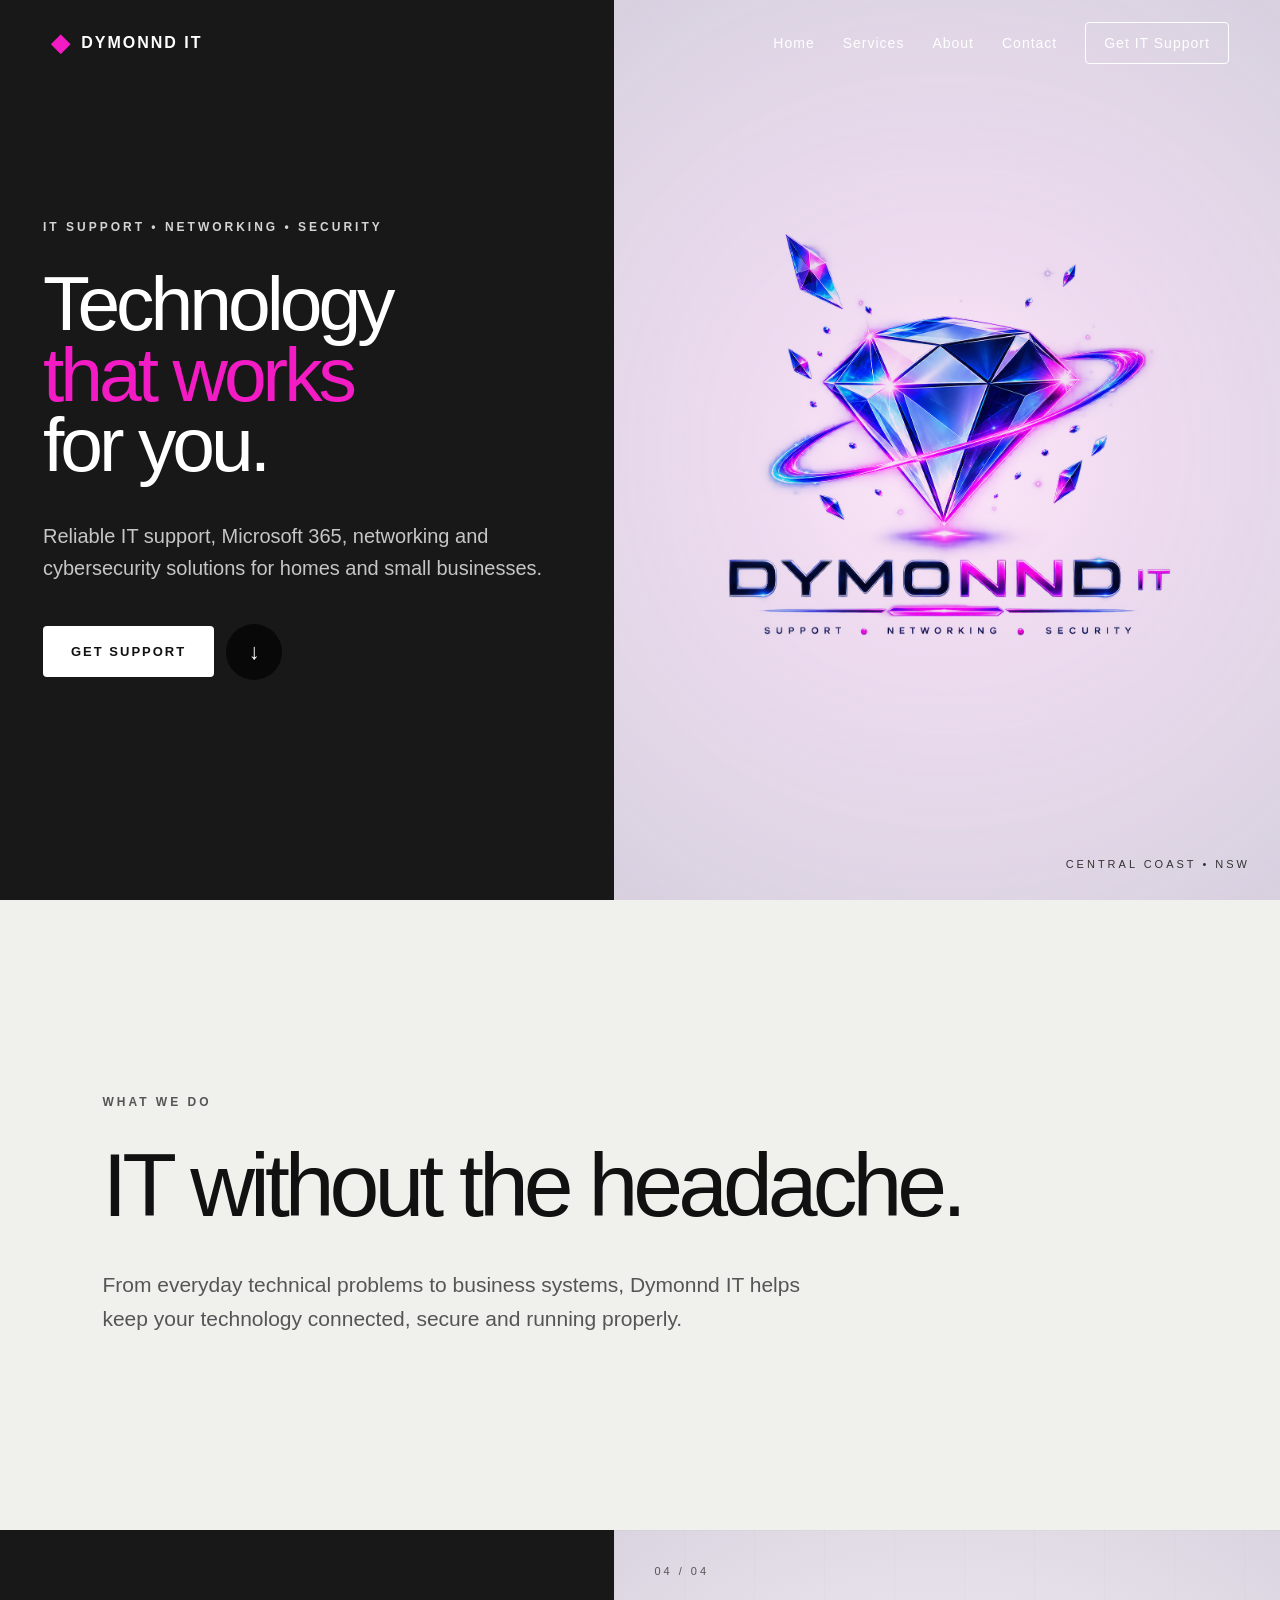
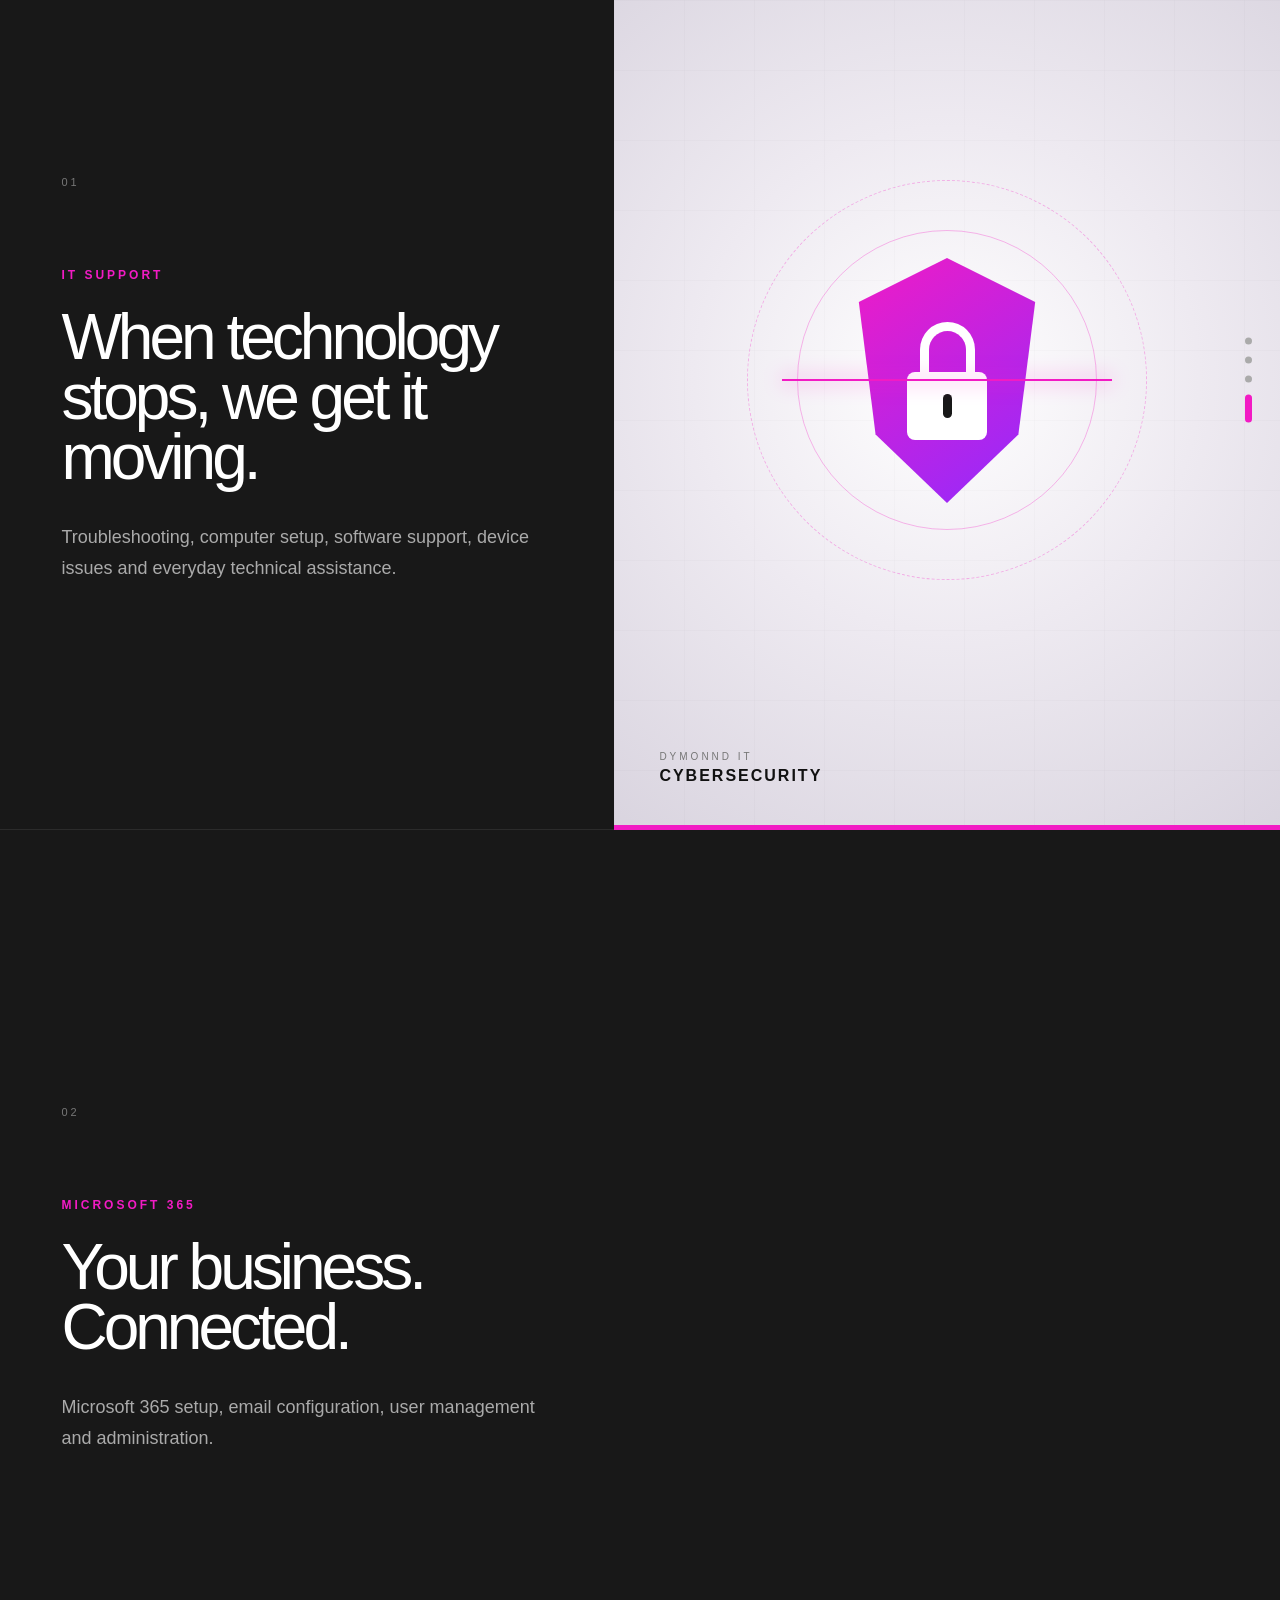
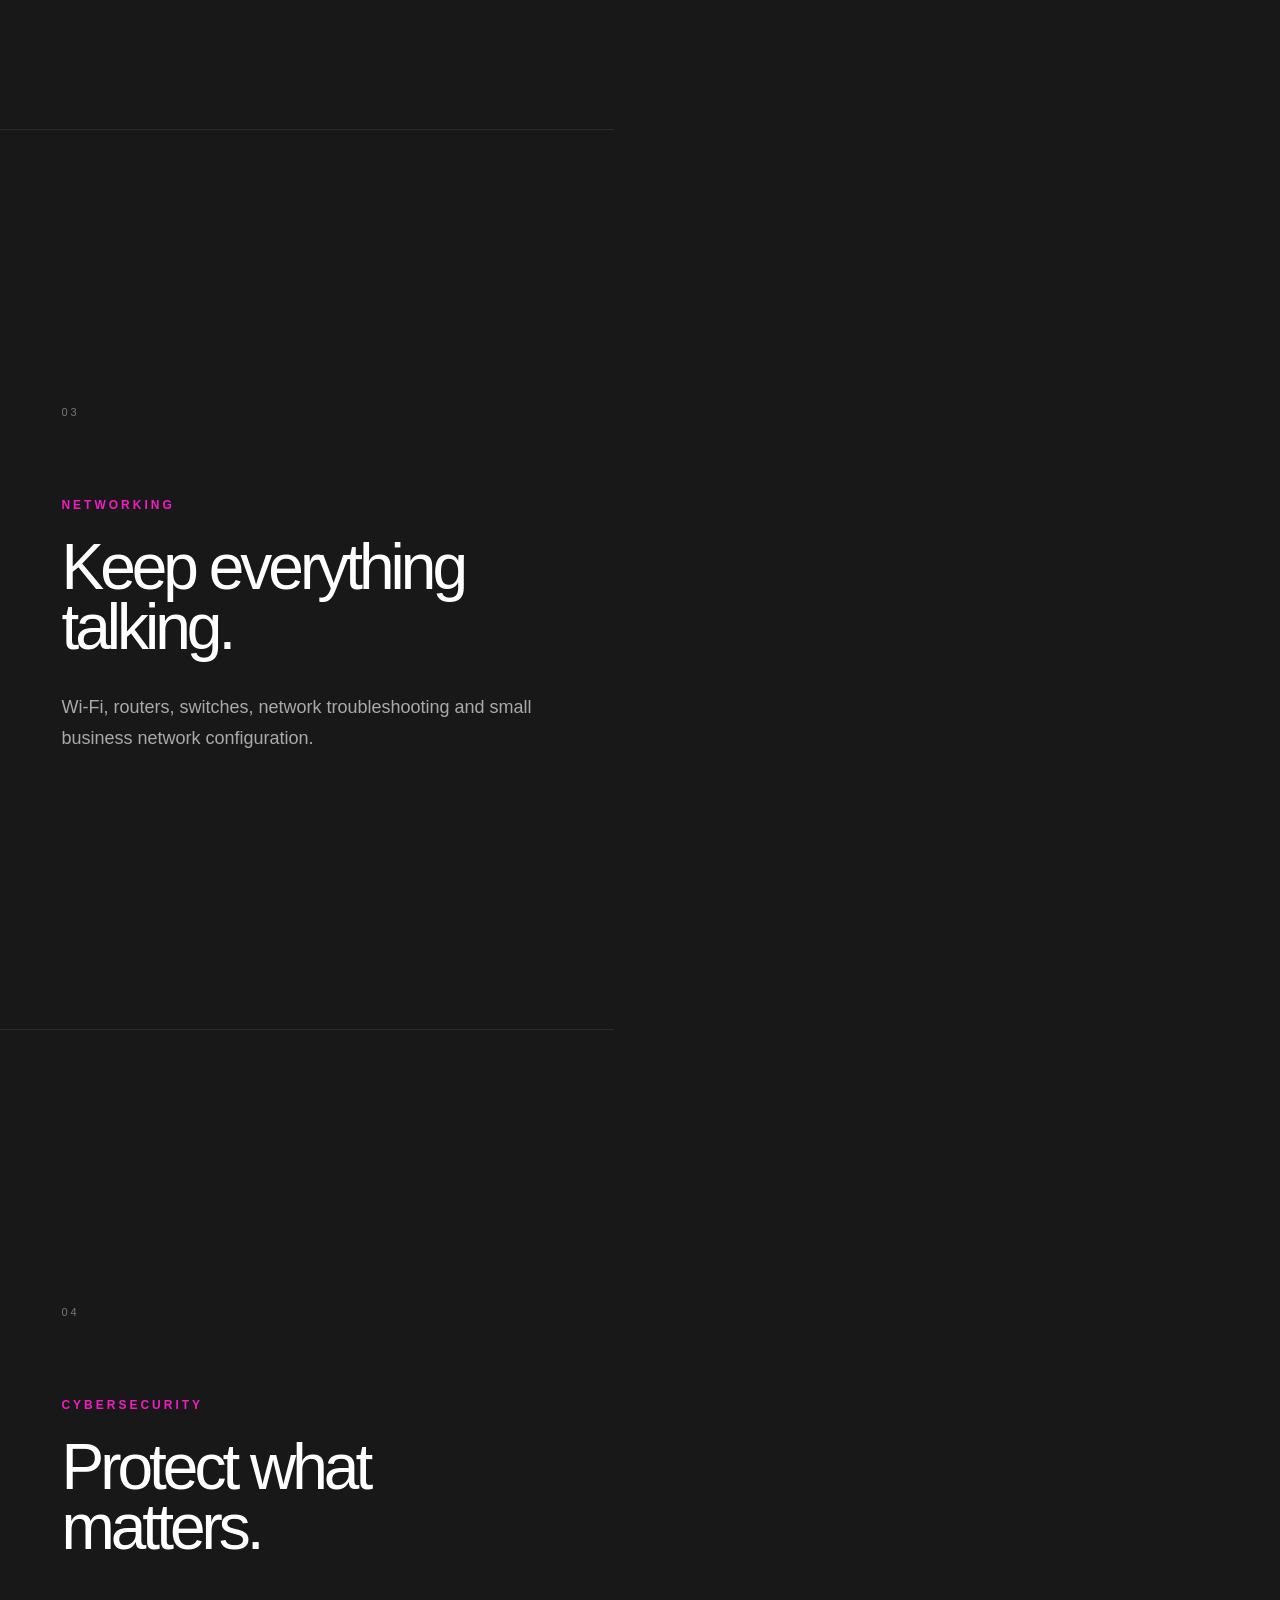
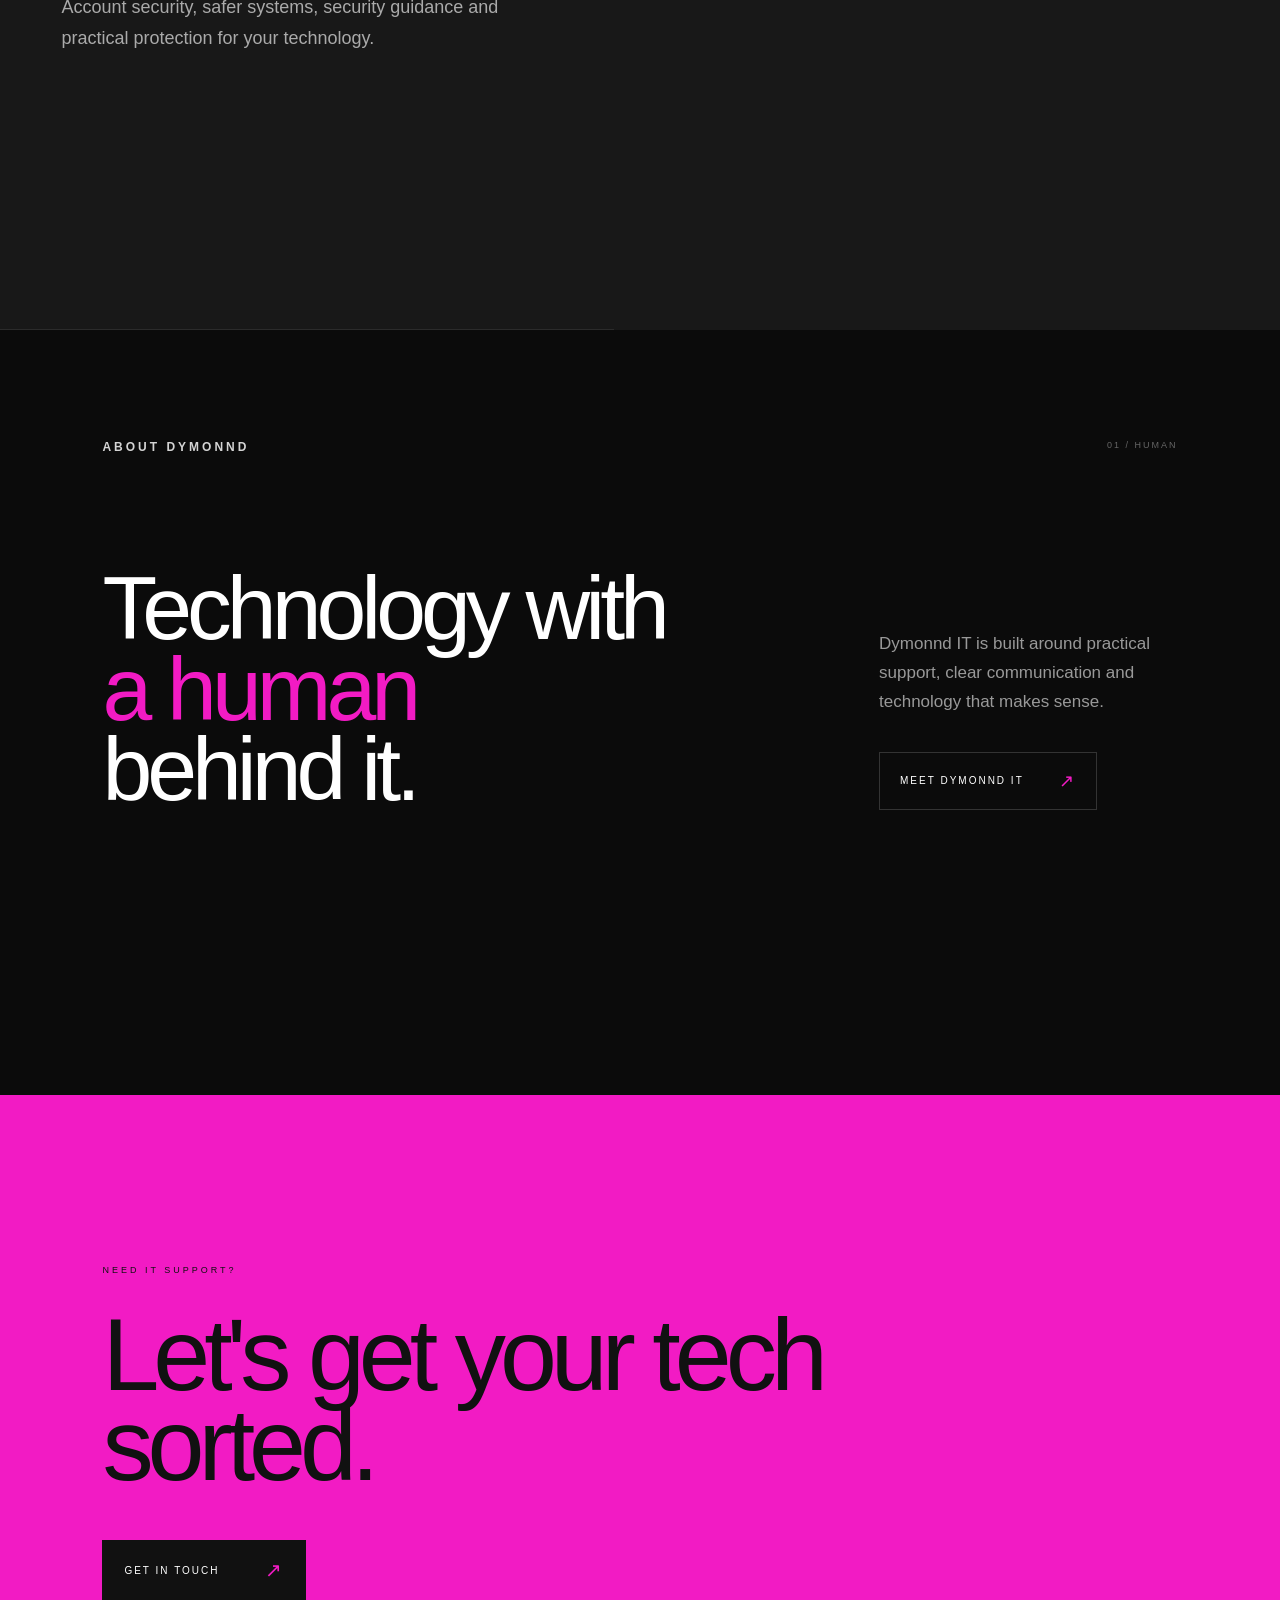
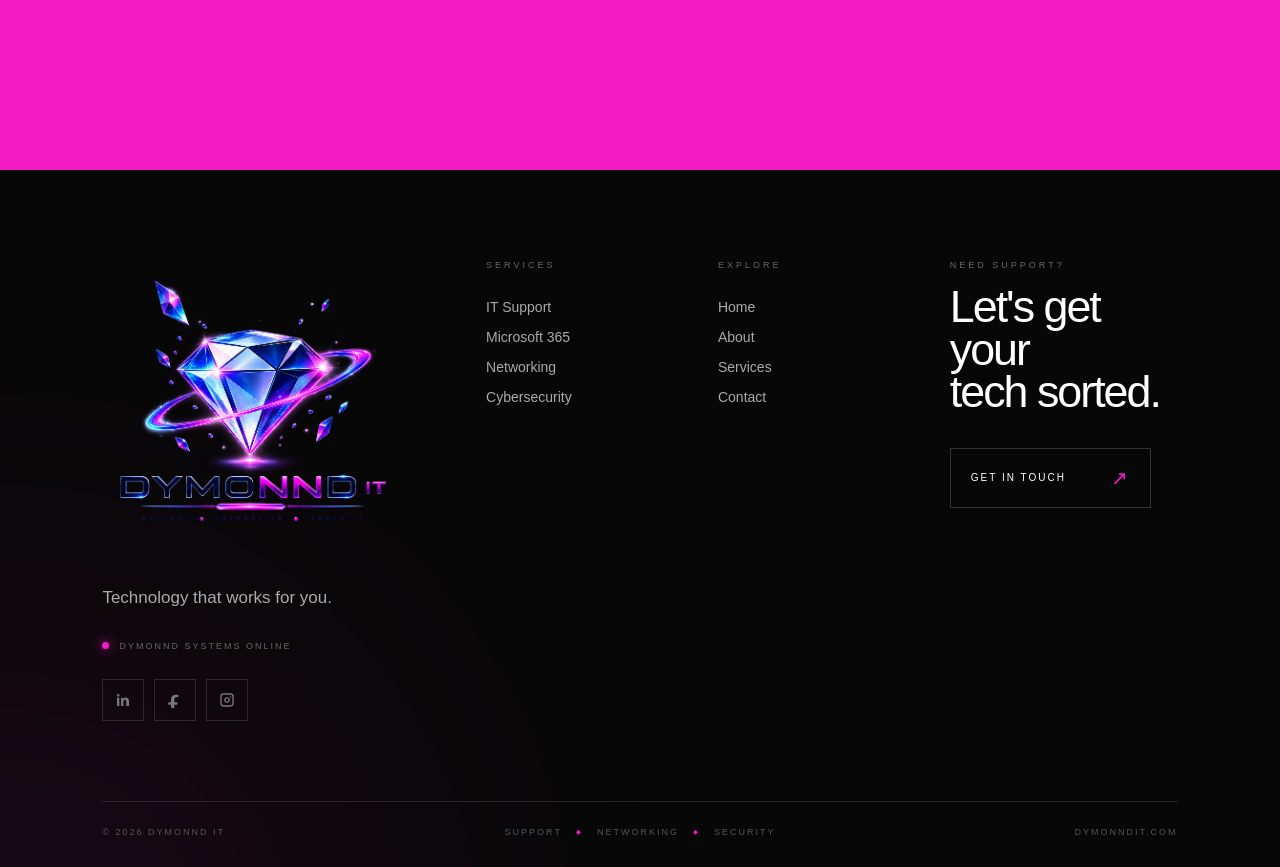
==== commit 3eb5b834: "Add contact and services pages with corresponding HTML structure and styles - Created contact.html w" ====
--- a/index.html
+++ b/index.html
@@ -2,7 +2,6 @@
 <html lang="en">
 
 <head>
-
     <meta charset="UTF-8">
 
     <meta
@@ -12,73 +11,122 @@
 
     <title>Dymonnd IT</title>
 
+    <link rel="stylesheet" href="css/style.css">
     <link
-        rel="stylesheet"
-        href="css/style.css"
+    rel="icon"
+    type="image/png"
+    href="favicon.png"
+>
+
+</head>
+
+
+<body>
+
+    <!-- NAVIGATION -->
+    <header class="site-header">
+
+    <a href="index.html" class="brand">
+        <span class="brand-diamond">◆</span>
+        <span>DYMONND IT</span>
+    </a>
+
+
+    <!-- DESKTOP NAV -->
+    <nav class="desktop-nav">
+
+        <a href="index.html">Home</a>
+
+        <a href="services.html">Services</a>
+
+        <a href="about.html">About</a>
+
+        <a href="contact.html">Contact</a>
+
+        <a
+            href="contact.html"
+            class="nav-button"
+        >
+            Get IT Support
+        </a>
+
+    </nav>
+
+
+    <!-- MOBILE MENU BUTTON -->
+    <button
+        class="menu-toggle"
+        type="button"
+        aria-label="Open navigation menu"
+        aria-expanded="false"
     >
 
-</head>
-
-
-<body>
-
-
-    <!-- =========================
-         NAVIGATION
-    ========================== -->
-
-    <header class="site-header">
-
-        <a
-            href="#home"
-            class="brand"
-        >
-            <span class="brand-diamond">◆</span>
-            <span>DYMONND IT</span>
-        </a>
-
-
-        <nav>
-
-            <a href="#services">
+        <span></span>
+        <span></span>
+        <span></span>
+
+    </button>
+
+
+    <!-- MOBILE MENU -->
+    <div class="mobile-menu">
+
+        <div class="mobile-menu-inner">
+
+            <p class="mobile-menu-label">
+                DYMONND / NAVIGATION
+            </p>
+
+
+            <a href="index.html">
+                <span>01</span>
+                Home
+            </a>
+
+            <a href="services.html">
+                <span>02</span>
                 Services
             </a>
 
-            <a href="#about">
+            <a href="about.html">
+                <span>03</span>
                 About
             </a>
 
-            <a href="#contact-form">
+            <a href="contact.html">
+                <span>04</span>
                 Contact
             </a>
 
+
             <a
-                href="#contact-form"
-                class="nav-button"
+                href="contact.html"
+                class="mobile-support-button"
             >
-                Get Support
+                GET IT SUPPORT
+                <span>↗</span>
             </a>
 
-        </nav>
-
-    </header>
-
+
+            <div class="mobile-menu-footer">
+
+                <span class="status-light"></span>
+
+                DYMONND SYSTEMS ONLINE
+
+            </div>
+
+        </div>
+
+    </div>
+
+</header>
 
 
     <main>
 
-
-        <!-- =========================
-             HERO
-        ========================== -->
-
-        <section
-            id="home"
-            class="hero"
-        >
-
-
-            <!-- LEFT -->
+        <!-- HERO -->
+        <section id="home" class="hero">
 
             <div class="hero-left">
 
@@ -87,7 +135,6 @@
                     <p class="eyebrow">
                         IT SUPPORT • NETWORKING • SECURITY
                     </p>
-
 
                     <h1>
                         Technology
@@ -95,25 +142,20 @@
                         for you.
                     </h1>
 
-
                     <p class="hero-description">
-
                         Reliable IT support, Microsoft 365,
                         networking and cybersecurity solutions
                         for homes and small businesses.
-
-                    </p>
-
+                    </p>
 
                     <div class="hero-actions">
 
                         <a
-                            href="#contact-form"
+                            href="contact.html"
                             class="primary-button"
                         >
                             GET SUPPORT
                         </a>
-
 
                         <a
                             href="#services"
@@ -130,12 +172,9 @@
             </div>
 
 
-            <!-- RIGHT -->
-
             <div class="hero-right">
 
                 <div class="hero-glow"></div>
-
 
                 <img
                     src="Newlogo.png"
@@ -143,22 +182,16 @@
                     class="hero-logo"
                 >
 
-
                 <p class="side-label">
                     CENTRAL COAST • NSW
                 </p>
 
             </div>
 
-
         </section>
 
 
-
-        <!-- =========================
-             SERVICES INTRO
-        ========================== -->
-
+        <!-- SERVICES INTRO -->
         <section
             id="services"
             class="services-intro"
@@ -168,39 +201,25 @@
                 WHAT WE DO
             </p>
 
-
             <h2>
                 IT without the headache.
             </h2>
 
-
             <p class="section-description">
-
-                From everyday technical problems to business
-                systems, Dymonnd IT helps keep your technology
-                connected, secure and running properly.
-
+                From everyday technical problems to business systems,
+                Dymonnd IT helps keep your technology connected,
+                secure and running properly.
             </p>
 
         </section>
 
 
-
-        <!-- =========================
-             SCROLLING SERVICES
-        ========================== -->
-
+        <!-- SCROLLING SERVICES -->
         <section class="services-scroll">
 
 
-            <!-- =====================
-                 LEFT SERVICE STORY
-            ====================== -->
-
+            <!-- LEFT -->
             <div class="service-story">
-
-
-                <!-- IT SUPPORT -->
 
                 <article
                     class="service-step active"
@@ -211,35 +230,27 @@
                         01
                     </p>
 
-
                     <div class="service-step-content">
 
                         <p class="eyebrow">
                             IT SUPPORT
                         </p>
-
 
                         <h2>
                             When technology stops,
                             we get it moving.
                         </h2>
 
-
                         <p class="service-description">
-
                             Troubleshooting, computer setup,
                             software support, device issues
                             and everyday technical assistance.
-
                         </p>
 
                     </div>
 
                 </article>
 
-
-
-                <!-- MICROSOFT 365 -->
 
                 <article
                     class="service-step"
@@ -250,34 +261,26 @@
                         02
                     </p>
 
-
                     <div class="service-step-content">
 
                         <p class="eyebrow">
                             MICROSOFT 365
                         </p>
-
 
                         <h2>
                             Your business.
                             Connected.
                         </h2>
 
-
                         <p class="service-description">
-
                             Microsoft 365 setup, email configuration,
                             user management and administration.
-
                         </p>
 
                     </div>
 
                 </article>
 
-
-
-                <!-- NETWORKING -->
 
                 <article
                     class="service-step"
@@ -288,35 +291,27 @@
                         03
                     </p>
 
-
                     <div class="service-step-content">
 
                         <p class="eyebrow">
                             NETWORKING
                         </p>
-
 
                         <h2>
                             Keep everything
                             talking.
                         </h2>
 
-
                         <p class="service-description">
-
                             Wi-Fi, routers, switches,
                             network troubleshooting and small
                             business network configuration.
-
                         </p>
 
                     </div>
 
                 </article>
 
-
-
-                <!-- CYBERSECURITY -->
 
                 <article
                     class="service-step"
@@ -327,47 +322,35 @@
                         04
                     </p>
 
-
                     <div class="service-step-content">
 
                         <p class="eyebrow">
                             CYBERSECURITY
                         </p>
-
 
                         <h2>
                             Protect what
                             matters.
                         </h2>
 
-
                         <p class="service-description">
-
                             Account security, safer systems,
                             security guidance and practical
                             protection for your technology.
-
                         </p>
 
                     </div>
 
                 </article>
 
-
-            </div>
-
-
-
-            <!-- =====================
-                 RIGHT STICKY VISUAL
-            ====================== -->
-
+            </div>
+
+
+            <!-- RIGHT -->
             <div class="service-sticky">
 
                 <div class="stage-grid"></div>
 
-
-                <!-- PROGRESS -->
 
                 <div class="service-progress">
 
@@ -394,11 +377,7 @@
                 </div>
 
 
-
-                <!-- =====================
-                     IT SUPPORT VISUAL
-                ====================== -->
-
+                <!-- SUPPORT -->
                 <div
                     class="stage-visual active"
                     data-visual="0"
@@ -408,7 +387,6 @@
                         01 / 04
                     </p>
 
-
                     <div class="support-visual">
 
                         <div class="monitor">
@@ -419,27 +397,18 @@
                                 <span></span>
                             </div>
 
-
                             <div class="terminal-line long"></div>
-
                             <div class="terminal-line medium"></div>
-
                             <div class="terminal-line short"></div>
 
-
                             <div class="terminal-status">
-
                                 <span class="status-dot"></span>
-
                                 SYSTEM ONLINE
-
                             </div>
 
                         </div>
 
-
                         <div class="monitor-stand"></div>
-
 
                         <div class="diagnostic-badge">
                             ✓
@@ -447,27 +416,15 @@
 
                     </div>
 
-
                     <div class="stage-text">
-
-                        <span>
-                            DYMONND IT
-                        </span>
-
-                        <strong>
-                            TECHNICAL SUPPORT
-                        </strong>
-
+                        <span>DYMONND IT</span>
+                        <strong>TECHNICAL SUPPORT</strong>
                     </div>
 
                 </div>
 
 
-
-                <!-- =====================
-                     MICROSOFT 365 VISUAL
-                ====================== -->
-
+                <!-- MICROSOFT 365 -->
                 <div
                     class="stage-visual"
                     data-visual="1"
@@ -477,61 +434,42 @@
                         02 / 04
                     </p>
 
-
                     <div class="cloud-visual">
 
                         <div class="orbit orbit-one"></div>
-
                         <div class="orbit orbit-two"></div>
-
 
                         <div class="cloud-core">
                             <span>365</span>
                         </div>
 
-
                         <div class="app-tile tile-one">
                             M
                         </div>
 
-
                         <div class="app-tile tile-two">
                             ☁
                         </div>
 
-
                         <div class="app-tile tile-three">
                             @
                         </div>
 
-
                         <div class="app-tile tile-four">
                             T
                         </div>
 
                     </div>
 
-
                     <div class="stage-text">
-
-                        <span>
-                            DYMONND IT
-                        </span>
-
-                        <strong>
-                            MICROSOFT 365
-                        </strong>
-
+                        <span>DYMONND IT</span>
+                        <strong>MICROSOFT 365</strong>
                     </div>
 
                 </div>
 
 
-
-                <!-- =====================
-                     NETWORKING VISUAL
-                ====================== -->
-
+                <!-- NETWORK -->
                 <div
                     class="stage-visual"
                     data-visual="2"
@@ -541,27 +479,17 @@
                         03 / 04
                     </p>
 
-
                     <div class="network-visual">
 
-
                         <div class="network-node node-one"></div>
-
                         <div class="network-node node-two"></div>
-
                         <div class="network-node node-three"></div>
-
                         <div class="network-node node-four"></div>
 
-
                         <div class="network-line line-one"></div>
-
                         <div class="network-line line-two"></div>
-
                         <div class="network-line line-three"></div>
-
                         <div class="network-line line-four"></div>
-
 
                         <div class="switch-device">
 
@@ -569,45 +497,30 @@
                                 DYMONND NETWORK
                             </div>
 
-
                             <div class="ports">
-
-                                <span></span>
-                                <span></span>
-                                <span></span>
-                                <span></span>
-                                <span></span>
-                                <span></span>
-                                <span></span>
-                                <span></span>
-
+                                <span></span>
+                                <span></span>
+                                <span></span>
+                                <span></span>
+                                <span></span>
+                                <span></span>
+                                <span></span>
+                                <span></span>
                             </div>
 
                         </div>
 
                     </div>
 
-
                     <div class="stage-text">
-
-                        <span>
-                            DYMONND IT
-                        </span>
-
-                        <strong>
-                            NETWORKING
-                        </strong>
-
+                        <span>DYMONND IT</span>
+                        <strong>NETWORKING</strong>
                     </div>
 
                 </div>
 
 
-
-                <!-- =====================
-                     CYBERSECURITY VISUAL
-                ====================== -->
-
+                <!-- SECURITY -->
                 <div
                     class="stage-visual"
                     data-visual="3"
@@ -617,20 +530,16 @@
                         04 / 04
                     </p>
 
-
                     <div class="security-visual">
 
                         <div class="security-ring ring-one"></div>
-
                         <div class="security-ring ring-two"></div>
 
-
                         <div class="shield">
 
                             <div class="lock">
 
                                 <div class="lock-loop"></div>
-
 
                                 <div class="lock-body">
                                     <span></span>
@@ -640,487 +549,99 @@
 
                         </div>
 
-
                         <div class="scan-line"></div>
 
                     </div>
 
-
                     <div class="stage-text">
-
-                        <span>
-                            DYMONND IT
-                        </span>
-
-                        <strong>
-                            CYBERSECURITY
-                        </strong>
-
+                        <span>DYMONND IT</span>
+                        <strong>CYBERSECURITY</strong>
                     </div>
 
                 </div>
 
-
-            </div>
-
+            </div>
 
         </section>
 
 
-
-        <!-- =========================
-             ABOUT
-        ========================== -->
-
-        <section
-            id="about"
-            class="about-founder"
-        >
-
-
-            <!-- PHOTO -->
-
-            <div class="about-photo-side">
-
-                <div class="photo-frame">
-
-
-                    <img
-                        src="about-photo.jpg"
-                        alt="Shanice from Dymonnd IT"
-                        class="about-photo"
+        <!-- ABOUT TEASER -->
+        <section class="home-about">
+
+            <div class="home-about-label">
+
+                <p class="eyebrow">
+                    ABOUT DYMONND
+                </p>
+
+                <span>
+                    01 / HUMAN
+                </span>
+
+            </div>
+
+
+            <div class="home-about-main">
+
+                <h2>
+                    Technology with
+                    <span>a human</span>
+                    behind it.
+                </h2>
+
+                <div class="home-about-copy">
+
+                    <p>
+                        Dymonnd IT is built around practical support,
+                        clear communication and technology that makes sense.
+                    </p>
+
+                    <a
+                        href="about.html"
+                        class="outline-button"
                     >
-
-
-                    <div class="photo-glow"></div>
-
-
-                    <div class="photo-label">
-
-                        <span class="status-light"></span>
-
-                        PERSON BEHIND DYMONND
-
-                    </div>
-
+                        MEET DYMONND IT
+                        <span>↗</span>
+                    </a>
 
                 </div>
 
             </div>
 
-
-
-            <!-- ABOUT TEXT -->
-
-            <div class="about-content">
-
-                <p class="eyebrow">
-                    ABOUT DYMONND IT
-                </p>
-
-
-                <h2>
-
-                    Technology with
-
-                    <span>
-                        a human
-                    </span>
-
-                    behind it.
-
-                </h2>
-
-
-                <p class="about-lead">
-
-                    Hi, I'm Shanice, the person behind Dymonnd IT.
-
-                </p>
-
-
-                <p class="about-description">
-
-                    Dymonnd IT is built around making technology
-                    easier to understand, manage and use.
-
-                    The focus is practical support, clear
-                    communication and solutions that actually
-                    make sense.
-
-                </p>
-
-
-
-                <div class="about-details">
-
-
-                    <div class="about-detail">
-
-                        <span>
-                            01
-                        </span>
-
-
-                        <div>
-
-                            <strong>
-                                PRACTICAL
-                            </strong>
-
-                            <p>
-                                No unnecessary jargon.
-                            </p>
-
-                        </div>
-
-                    </div>
-
-
-
-                    <div class="about-detail">
-
-                        <span>
-                            02
-                        </span>
-
-
-                        <div>
-
-                            <strong>
-                                APPROACHABLE
-                            </strong>
-
-                            <p>
-                                Technology explained clearly.
-                            </p>
-
-                        </div>
-
-                    </div>
-
-
-
-                    <div class="about-detail">
-
-                        <span>
-                            03
-                        </span>
-
-
-                        <div>
-
-                            <strong>
-                                SECURITY MINDED
-                            </strong>
-
-                            <p>
-                                Built with safer technology in mind.
-                            </p>
-
-                        </div>
-
-                    </div>
-
-
-                </div>
-
-            </div>
-
-
         </section>
 
 
-
-        <!-- =========================
-             CONTACT FORM
-        ========================== -->
-
-        <section
-            id="contact-form"
-            class="contact-section"
-        >
-
-
-            <!-- LEFT -->
-
-            <div class="contact-intro">
-
-                <p class="contact-eyebrow">
-                    LET'S TALK
-                </p>
-
-
-                <h2>
-
-                    Need IT<br>
-                    support?
-
-                </h2>
-
-
-                <p class="contact-description">
-
-                    Tell Dymonnd IT what's going on and provide
-                    a few details.
-
-                    We'll use them to work out the best next step.
-
-                </p>
-
-
-                <div class="contact-note">
-
-                    <span></span>
-
-                    CENTRAL COAST • NSW
-
-                </div>
-
-            </div>
-
-
-
-            <!-- FORM -->
-
-            <div class="contact-form-panel">
-
-
-                <form id="supportForm">
-
-
-                    <div class="form-heading">
-
-                        <span>
-                            SUPPORT REQUEST
-                        </span>
-
-                        <span>
-                            01 / CONTACT
-                        </span>
-
-                    </div>
-
-
-
-                    <!-- NAME + EMAIL -->
-
-                    <div class="form-row">
-
-
-                        <div class="form-group">
-
-                            <label for="name">
-                                YOUR NAME *
-                            </label>
-
-                            <input
-                                type="text"
-                                id="name"
-                                name="name"
-                                placeholder="Your name"
-                                autocomplete="name"
-                                required
-                            >
-
-                        </div>
-
-
-
-                        <div class="form-group">
-
-                            <label for="email">
-                                EMAIL ADDRESS *
-                            </label>
-
-                            <input
-                                type="email"
-                                id="email"
-                                name="email"
-                                placeholder="you@example.com"
-                                autocomplete="email"
-                                required
-                            >
-
-                        </div>
-
-
-                    </div>
-
-
-
-                    <!-- PHONE + SERVICE -->
-
-                    <div class="form-row">
-
-
-                        <div class="form-group">
-
-                            <label for="phone">
-                                PHONE
-                            </label>
-
-                            <input
-                                type="tel"
-                                id="phone"
-                                name="phone"
-                                placeholder="04xx xxx xxx"
-                                autocomplete="tel"
-                            >
-
-                        </div>
-
-
-
-                        <div class="form-group">
-
-                            <label for="service">
-                                SERVICE *
-                            </label>
-
-
-                            <select
-                                id="service"
-                                name="service"
-                                required
-                            >
-
-                                <option value="">
-                                    Select a service
-                                </option>
-
-                                <option value="IT Support">
-                                    IT Support
-                                </option>
-
-                                <option value="Microsoft 365">
-                                    Microsoft 365
-                                </option>
-
-                                <option value="Networking">
-                                    Networking
-                                </option>
-
-                                <option value="Cybersecurity">
-                                    Cybersecurity
-                                </option>
-
-                                <option value="Other">
-                                    Something Else
-                                </option>
-
-                            </select>
-
-                        </div>
-
-
-                    </div>
-
-
-
-                    <!-- BUSINESS -->
-
-                    <div class="form-group">
-
-                        <label for="business">
-                            BUSINESS / ORGANISATION
-                        </label>
-
-
-                        <input
-                            type="text"
-                            id="business"
-                            name="business"
-                            placeholder="Optional"
-                            autocomplete="organization"
-                        >
-
-                    </div>
-
-
-
-                    <!-- MESSAGE -->
-
-                    <div class="form-group">
-
-                        <label for="message">
-                            WHAT'S GOING ON? *
-                        </label>
-
-
-                        <textarea
-                            id="message"
-                            name="message"
-                            rows="6"
-                            placeholder="Give us a quick description of what you need help with..."
-                            required
-                        ></textarea>
-
-                    </div>
-
-
-
-                    <!-- SUBMIT -->
-
-                    <div class="form-footer">
-
-                        <p>
-                            * Required fields
-                        </p>
-
-
-                        <button
-                            type="submit"
-                            class="form-submit"
-                        >
-
-                            <span>
-                                SEND REQUEST
-                            </span>
-
-                            <span class="submit-arrow">
-                                ↗
-                            </span>
-
-                        </button>
-
-                    </div>
-
-
-                    <p
-                        id="formStatus"
-                        class="form-status"
-                        aria-live="polite"
-                    ></p>
-
-
-                </form>
-
-
-            </div>
-
+        <!-- HOME CTA -->
+        <section class="home-cta">
+
+            <p>
+                NEED IT SUPPORT?
+            </p>
+
+            <h2>
+                Let's get your
+                tech sorted.
+            </h2>
+
+            <a
+                href="contact.html"
+                class="cta-button"
+            >
+                GET IN TOUCH
+                <span>↗</span>
+            </a>
 
         </section>
 
-
     </main>
 
 
-
-    <!-- =========================
-         FOOTER
-    ========================== -->
-
+    <!-- FOOTER -->
     <footer class="site-footer">
 
-
         <div class="footer-main">
 
-
-            <!-- BRAND -->
-
             <div class="footer-brand">
-
 
                 <img
                     src="Newlogo.png"
@@ -1128,26 +649,58 @@
                     class="footer-logo"
                 >
 
-
                 <p class="footer-tagline">
                     Technology that works for you.
                 </p>
 
-
                 <div class="footer-status">
-
                     <span class="status-light"></span>
-
                     DYMONND SYSTEMS ONLINE
-
                 </div>
-
-
-            </div>
-
-
-
-            <!-- SERVICES -->
+                <div class="footer-socials">
+
+    <a
+        href="#"
+        class="social-link"
+        aria-label="Dymonnd IT on LinkedIn"
+        target="_blank"
+        rel="noopener noreferrer"
+    >
+        <svg viewBox="0 0 24 24" aria-hidden="true">
+            <path d="M6.5 8.5H3V21h3.5V8.5ZM4.75 3A2.05 2.05 0 1 0 4.75 7.1 2.05 2.05 0 0 0 4.75 3ZM21 13.9c0-3.8-2-5.6-4.7-5.6-2.2 0-3.2 1.2-3.7 2V8.5H9.1V21h3.5v-6.2c0-1.6.3-3.2 2.3-3.2s2 1.9 2 3.3V21H21v-7.1Z"/>
+        </svg>
+    </a>
+
+
+    <a
+        href="#"
+        class="social-link"
+        aria-label="Dymonnd IT on Facebook"
+        target="_blank"
+        rel="noopener noreferrer"
+    >
+        <svg viewBox="0 0 24 24" aria-hidden="true">
+            <path d="M14 8h3V4.5c-.5-.1-2.2-.2-4.2-.2-4.1 0-6.8 2.5-6.8 7v3.9H2V19h4v9h5v-9h4.2l.7-3.8H11v-3.5C11 10.6 11.3 8 14 8Z"/>
+        </svg>
+    </a>
+
+
+    <a
+        href="#"
+        class="social-link"
+        aria-label="Dymonnd IT on Instagram"
+        target="_blank"
+        rel="noopener noreferrer"
+    >
+        <svg viewBox="0 0 24 24" aria-hidden="true">
+            <path d="M7 2h10a5 5 0 0 1 5 5v10a5 5 0 0 1-5 5H7a5 5 0 0 1-5-5V7a5 5 0 0 1 5-5Zm0 2a3 3 0 0 0-3 3v10a3 3 0 0 0 3 3h10a3 3 0 0 0 3-3V7a3 3 0 0 0-3-3H7Zm5 3.8A4.2 4.2 0 1 1 7.8 12 4.2 4.2 0 0 1 12 7.8Zm0 2A2.2 2.2 0 1 0 14.2 12 2.2 2.2 0 0 0 12 9.8ZM17.3 6.5a1 1 0 1 1-1 1 1 1 0 0 1 1-1Z"/>
+        </svg>
+    </a>
+
+</div>
+
+            </div>
+
 
             <div class="footer-column">
 
@@ -1155,28 +708,24 @@
                     SERVICES
                 </p>
 
-
-                <a href="#services">
+                <a href="services.html">
                     IT Support
                 </a>
 
-                <a href="#services">
+                <a href="services.html">
                     Microsoft 365
                 </a>
 
-                <a href="#services">
+                <a href="services.html">
                     Networking
                 </a>
 
-                <a href="#services">
+                <a href="services.html">
                     Cybersecurity
                 </a>
 
             </div>
 
-
-
-            <!-- EXPLORE -->
 
             <div class="footer-column">
 
@@ -1184,28 +733,24 @@
                     EXPLORE
                 </p>
 
-
-                <a href="#home">
+                <a href="index.html">
                     Home
                 </a>
 
-                <a href="#about">
+                <a href="about.html">
                     About
                 </a>
 
-                <a href="#services">
+                <a href="services.html">
                     Services
                 </a>
 
-                <a href="#contact-form">
+                <a href="contact.html">
                     Contact
                 </a>
 
             </div>
 
-
-
-            <!-- CTA -->
 
             <div class="footer-contact">
 
@@ -1213,87 +758,55 @@
                     NEED SUPPORT?
                 </p>
 
-
                 <h3>
-
                     Let's get your<br>
                     tech sorted.
-
                 </h3>
 
-
                 <a
-                    href="#contact-form"
+                    href="contact.html"
                     class="footer-button"
                 >
-
                     GET IN TOUCH
 
-                    <span>
-                        ↗
-                    </span>
-
+                    <span>↗</span>
                 </a>
 
             </div>
 
-
         </div>
 
 
-
         <div class="footer-divider"></div>
 
 
-
         <div class="footer-bottom">
-
 
             <p>
                 © 2026 DYMONND IT
             </p>
 
-
             <div class="footer-bottom-center">
 
-                <span>
-                    SUPPORT
-                </span>
-
-                <b>
-                    ◆
-                </b>
-
-                <span>
-                    NETWORKING
-                </span>
-
-                <b>
-                    ◆
-                </b>
-
-                <span>
-                    SECURITY
-                </span>
-
-            </div>
-
+                <span>SUPPORT</span>
+                <b>◆</b>
+                <span>NETWORKING</span>
+                <b>◆</b>
+                <span>SECURITY</span>
+
+            </div>
 
             <p>
                 DYMONNDIT.COM
             </p>
 
-
         </div>
 
-
     </footer>
 
 
-
     <script src="js/script.js"></script>
 
-
 </body>
 
 </html>
--- a/css/style.css
+++ b/css/style.css
@@ -1940,6 +1940,230 @@
     }
 
 }
+/* =========================
+   HOME ABOUT TEASER
+========================= */
+
+.home-about {
+    min-height: 85vh;
+
+    padding: 110px 8%;
+
+    background: #0b0b0b;
+
+    color: white;
+}
+
+
+.home-about-label {
+    display: flex;
+
+    justify-content: space-between;
+
+    align-items: flex-start;
+
+    margin-bottom: 80px;
+
+    color: #666;
+
+    font-size: 9px;
+
+    letter-spacing: 2px;
+}
+
+
+.home-about-main {
+    display: grid;
+
+    grid-template-columns:
+        1.4fr 0.6fr;
+
+    gap: 80px;
+
+    align-items: end;
+}
+
+
+.home-about h2 {
+    font-size:
+        clamp(4rem, 7vw, 8rem);
+
+    line-height: 0.9;
+
+    letter-spacing: -5px;
+
+    font-weight: 400;
+}
+
+
+.home-about h2 span {
+    display: block;
+
+    color: #f21bc4;
+}
+
+
+.home-about-copy p {
+    color: #999;
+
+    font-size: 17px;
+
+    line-height: 1.7;
+
+    margin-bottom: 35px;
+}
+
+
+.outline-button {
+    display: inline-flex;
+
+    align-items: center;
+
+    gap: 35px;
+
+    padding: 17px 20px;
+
+    border: 1px solid #333;
+
+    color: white;
+
+    text-decoration: none;
+
+    font-size: 10px;
+
+    letter-spacing: 2px;
+
+    transition: 0.3s ease;
+}
+
+
+.outline-button span {
+    color: #f21bc4;
+
+    font-size: 18px;
+}
+
+
+.outline-button:hover {
+    background: #f21bc4;
+
+    border-color: #f21bc4;
+
+    color: #111;
+
+    transform: translateY(-3px);
+}
+
+
+.outline-button:hover span {
+    color: #111;
+}
+
+
+/* =========================
+   HOME CTA
+========================= */
+
+.home-cta {
+    min-height: 75vh;
+
+    display: flex;
+
+    flex-direction: column;
+
+    align-items: flex-start;
+
+    justify-content: center;
+
+    padding: 100px 8%;
+
+    background: #f21bc4;
+
+    color: #111;
+}
+
+
+.home-cta > p {
+    font-size: 9px;
+
+    letter-spacing: 3px;
+
+    margin-bottom: 35px;
+}
+
+
+.home-cta h2 {
+    max-width: 1000px;
+
+    font-size:
+        clamp(4rem, 8vw, 9rem);
+
+    line-height: 0.88;
+
+    letter-spacing: -6px;
+
+    font-weight: 400;
+
+    margin-bottom: 50px;
+}
+
+
+.cta-button {
+    display: inline-flex;
+
+    align-items: center;
+
+    gap: 45px;
+
+    padding: 18px 22px;
+
+    background: #111;
+
+    color: white;
+
+    text-decoration: none;
+
+    font-size: 10px;
+
+    letter-spacing: 2px;
+
+    transition: 0.3s ease;
+}
+
+
+.cta-button span {
+    color: #f21bc4;
+
+    font-size: 20px;
+}
+
+
+.cta-button:hover {
+    transform: translateY(-4px);
+}
+
+
+/* MOBILE */
+
+@media (max-width: 900px) {
+
+    .home-about-main {
+        grid-template-columns: 1fr;
+
+        gap: 50px;
+    }
+
+
+    .home-about h2 {
+        letter-spacing: -3px;
+    }
+
+
+    .home-cta h2 {
+        letter-spacing: -3px;
+    }
+
+}
 
 
 /* =========================
@@ -1986,3 +2210,2691 @@
     }
 
 }
+/* ==================================================
+   ABOUT PAGE
+================================================== */
+
+
+/* =========================
+   HERO
+========================= */
+
+.about-page-hero {
+    min-height: 100vh;
+
+    display: grid;
+    grid-template-columns: 52% 48%;
+
+    background: #0b0b0b;
+
+    color: white;
+}
+
+
+.about-page-intro {
+    min-height: 100vh;
+
+    display: flex;
+    flex-direction: column;
+    justify-content: center;
+
+    padding: 130px 8% 100px;
+}
+
+
+.about-page-intro h1 {
+    max-width: 850px;
+
+    font-size:
+        clamp(4.5rem, 7vw, 8rem);
+
+    line-height: 0.88;
+
+    letter-spacing: -6px;
+
+    font-weight: 400;
+
+    margin-bottom: 45px;
+}
+
+
+.about-page-intro h1 span {
+    display: block;
+
+    color: #f21bc4;
+}
+
+
+.about-page-lead {
+    max-width: 580px;
+
+    color: #aaa;
+
+    font-size: 19px;
+
+    line-height: 1.7;
+
+    margin-bottom: 50px;
+}
+
+
+.about-location {
+    display: flex;
+    align-items: center;
+
+    gap: 10px;
+
+    color: #666;
+
+    font-size: 9px;
+
+    letter-spacing: 2px;
+}
+
+
+.about-location span {
+    width: 7px;
+    height: 7px;
+
+    border-radius: 50%;
+
+    background: #f21bc4;
+
+    box-shadow:
+        0 0 12px #f21bc4;
+}
+
+
+/* =========================
+   HERO PHOTO
+========================= */
+
+.about-page-photo-area {
+    min-height: 100vh;
+
+    display: flex;
+    align-items: center;
+    justify-content: center;
+
+    padding: 100px 7%;
+
+    background:
+        radial-gradient(
+            circle at center,
+            #2a172d 0%,
+            #111 55%,
+            #080808 100%
+        );
+}
+
+
+.about-page-photo-frame {
+    width: min(700px, 100%);
+
+    aspect-ratio: 16 / 10;
+
+    position: relative;
+
+    overflow: hidden;
+
+    border:
+        1px solid
+        rgba(255, 255, 255, 0.08);
+
+    background: #050505;
+}
+
+
+.about-page-photo {
+    width: 100%;
+    height: 100%;
+
+    object-fit: cover;
+    object-position: center;
+
+    display: block;
+}
+
+
+.about-photo-overlay {
+    position: absolute;
+
+    inset: 0;
+
+    background:
+        linear-gradient(
+            to top,
+            rgba(0,0,0,0.55),
+            transparent 45%
+        );
+
+    pointer-events: none;
+}
+
+
+.about-photo-tag {
+    position: absolute;
+
+    left: 22px;
+    bottom: 22px;
+
+    display: flex;
+    align-items: center;
+
+    gap: 10px;
+
+    padding: 12px 15px;
+
+    background:
+        rgba(5,5,5,0.8);
+
+    -webkit-backdrop-filter:
+        blur(12px);
+
+    backdrop-filter:
+        blur(12px);
+
+    color: #aaa;
+
+    font-size: 8px;
+
+    letter-spacing: 2px;
+}
+
+
+
+/* =========================
+   STORY
+========================= */
+
+.about-story {
+    min-height: 90vh;
+
+    display: grid;
+
+    grid-template-columns:
+        180px 1fr;
+
+    gap: 70px;
+
+    align-items: center;
+
+    padding: 120px 8%;
+
+    background: #efefeb;
+
+    color: #111;
+}
+
+
+.about-story-label {
+    align-self: start;
+
+    display: flex;
+    flex-direction: column;
+
+    gap: 10px;
+
+    padding-top: 10px;
+}
+
+
+.about-story-label span {
+    color: #f21bc4;
+
+    font-size: 10px;
+
+    letter-spacing: 2px;
+}
+
+
+.about-story-label p {
+    color: #777;
+
+    font-size: 9px;
+
+    letter-spacing: 3px;
+}
+
+
+.about-story-content {
+    display: grid;
+
+    grid-template-columns:
+        1.25fr 0.75fr;
+
+    gap: 100px;
+
+    align-items: end;
+}
+
+
+.about-story h2 {
+    font-size:
+        clamp(4rem, 7vw, 8rem);
+
+    line-height: 0.9;
+
+    letter-spacing: -5px;
+
+    font-weight: 400;
+}
+
+
+.about-story-text {
+    max-width: 570px;
+}
+
+
+.about-story-text p {
+    color: #555;
+
+    font-size: 17px;
+
+    line-height: 1.75;
+
+    margin-bottom: 25px;
+}
+
+
+.about-story-highlight {
+    color: #111 !important;
+
+    font-size: 22px !important;
+
+    line-height: 1.5 !important;
+}
+
+
+
+/* =========================
+   VALUES
+========================= */
+
+.about-values {
+    padding: 120px 8%;
+
+    background: #0b0b0b;
+
+    color: white;
+}
+
+
+.values-heading {
+    margin-bottom: 80px;
+}
+
+
+.values-heading h2 {
+    font-size:
+        clamp(4rem, 7vw, 8rem);
+
+    line-height: 0.9;
+
+    letter-spacing: -5px;
+
+    font-weight: 400;
+}
+
+
+.values-grid {
+    display: grid;
+
+    grid-template-columns:
+        repeat(3, 1fr);
+
+    border-top: 1px solid #292929;
+}
+
+
+.value-card {
+    min-height: 420px;
+
+    position: relative;
+
+    padding: 40px;
+
+    border-right:
+        1px solid #292929;
+
+    transition:
+        background 0.3s ease;
+}
+
+
+.value-card:last-child {
+    border-right: none;
+}
+
+
+.value-card:hover {
+    background: #121212;
+}
+
+
+.value-number {
+    color: #666;
+
+    font-size: 9px;
+
+    letter-spacing: 2px;
+}
+
+
+.value-symbol {
+    margin:
+        80px 0 45px;
+
+    color: #f21bc4;
+
+    font-size: 70px;
+}
+
+
+.value-card h3 {
+    margin-bottom: 15px;
+
+    font-size: 13px;
+
+    letter-spacing: 3px;
+}
+
+
+.value-card p {
+    max-width: 330px;
+
+    color: #888;
+
+    font-size: 15px;
+
+    line-height: 1.7;
+}
+
+
+
+/* =========================
+   CAPABILITIES
+========================= */
+
+.about-capabilities {
+    padding: 120px 8%;
+
+    background: #efefeb;
+
+    color: #111;
+}
+
+
+.capabilities-heading {
+    margin-bottom: 80px;
+}
+
+
+.capabilities-heading h2 {
+    max-width: 1000px;
+
+    font-size:
+        clamp(3.8rem, 6vw, 7rem);
+
+    line-height: 0.9;
+
+    letter-spacing: -5px;
+
+    font-weight: 400;
+}
+
+
+.capability-list {
+    border-top:
+        1px solid #bbb;
+}
+
+
+.capability-row {
+    min-height: 120px;
+
+    display: grid;
+
+    grid-template-columns:
+        80px
+        1fr
+        1fr
+        40px;
+
+    gap: 30px;
+
+    align-items: center;
+
+    border-bottom:
+        1px solid #bbb;
+
+    color: #111;
+
+    text-decoration: none;
+
+    transition:
+        background 0.25s ease,
+        padding 0.25s ease;
+}
+
+
+.capability-row:hover {
+    background:
+        rgba(242, 27, 196, 0.08);
+
+    padding:
+        0 20px;
+}
+
+
+.capability-row > span {
+    color: #f21bc4;
+
+    font-size: 9px;
+
+    letter-spacing: 2px;
+}
+
+
+.capability-row h3 {
+    font-size: 18px;
+
+    letter-spacing: 2px;
+}
+
+
+.capability-row p {
+    color: #777;
+
+    font-size: 13px;
+
+    letter-spacing: 1px;
+}
+
+
+.capability-row b {
+    color: #f21bc4;
+
+    font-size: 20px;
+
+    font-weight: 400;
+}
+
+
+
+/* =========================
+   ABOUT CTA
+========================= */
+
+.about-cta {
+    min-height: 75vh;
+
+    display: flex;
+    flex-direction: column;
+
+    align-items: flex-start;
+    justify-content: center;
+
+    padding: 100px 8%;
+
+    background: #f21bc4;
+
+    color: #111;
+}
+
+
+.about-cta > p {
+    margin-bottom: 35px;
+
+    font-size: 9px;
+
+    letter-spacing: 3px;
+}
+
+
+.about-cta h2 {
+    margin-bottom: 50px;
+
+    font-size:
+        clamp(4.5rem, 8vw, 9rem);
+
+    line-height: 0.88;
+
+    letter-spacing: -6px;
+
+    font-weight: 400;
+}
+
+
+
+/* =========================
+   ABOUT MOBILE
+========================= */
+
+@media (max-width: 900px) {
+
+    .about-page-hero {
+        grid-template-columns: 1fr;
+    }
+
+
+    .about-page-intro {
+        min-height: 80vh;
+
+        padding:
+            130px 7%
+            80px;
+    }
+
+
+    .about-page-photo-area {
+        min-height: auto;
+
+        padding:
+            70px 7%;
+    }
+
+
+    .about-story {
+        grid-template-columns: 1fr;
+
+        gap: 50px;
+
+        padding:
+            90px 7%;
+    }
+
+
+    .about-story-content {
+        grid-template-columns: 1fr;
+
+        gap: 50px;
+    }
+
+
+    .values-grid {
+        grid-template-columns: 1fr;
+    }
+
+
+    .value-card {
+        min-height: auto;
+
+        border-right: none;
+
+        border-bottom:
+            1px solid #292929;
+    }
+
+
+    .capability-row {
+        grid-template-columns:
+            50px 1fr 30px;
+
+        padding:
+            28px 0;
+    }
+
+
+    .capability-row p {
+        display: none;
+    }
+
+
+    .about-page-intro h1,
+    .about-story h2,
+    .values-heading h2,
+    .capabilities-heading h2,
+    .about-cta h2 {
+        letter-spacing: -3px;
+    }
+
+}
+/* ==================================================
+   CONTACT PAGE
+================================================== */
+
+
+/* =========================
+   HERO
+========================= */
+
+.contact-page-hero {
+    min-height: 100vh;
+
+    display: grid;
+    grid-template-columns: 52% 48%;
+
+    background: #0b0b0b;
+    color: white;
+}
+
+
+.contact-page-intro {
+    min-height: 100vh;
+
+    display: flex;
+    flex-direction: column;
+    justify-content: center;
+
+    padding: 130px 8% 100px;
+}
+
+
+.contact-page-intro h1 {
+    max-width: 850px;
+
+    font-size:
+        clamp(4.5rem, 7vw, 8rem);
+
+    line-height: 0.88;
+
+    letter-spacing: -6px;
+
+    font-weight: 400;
+
+    margin-bottom: 40px;
+}
+
+
+.contact-page-intro h1 span {
+    display: block;
+
+    color: #f21bc4;
+}
+
+
+.contact-page-lead {
+    max-width: 580px;
+
+    color: #aaa;
+
+    font-size: 18px;
+
+    line-height: 1.7;
+
+    margin-bottom: 45px;
+}
+
+
+.contact-scroll-button {
+    width: fit-content;
+
+    display: flex;
+    align-items: center;
+
+    gap: 35px;
+
+    padding: 17px 20px;
+
+    margin-bottom: 60px;
+
+    border: 1px solid #333;
+
+    color: white;
+
+    text-decoration: none;
+
+    font-size: 10px;
+
+    letter-spacing: 2px;
+
+    transition: 0.3s ease;
+}
+
+
+.contact-scroll-button span {
+    color: #f21bc4;
+
+    font-size: 18px;
+}
+
+
+.contact-scroll-button:hover {
+    background: #f21bc4;
+
+    border-color: #f21bc4;
+
+    color: #111;
+
+    transform: translateY(-3px);
+}
+
+
+.contact-scroll-button:hover span {
+    color: #111;
+}
+
+
+.contact-page-location {
+    display: flex;
+    align-items: center;
+
+    gap: 10px;
+
+    color: #666;
+
+    font-size: 9px;
+
+    letter-spacing: 2px;
+}
+
+
+.contact-page-location > span {
+    width: 7px;
+    height: 7px;
+
+    border-radius: 50%;
+
+    background: #f21bc4;
+
+    box-shadow:
+        0 0 12px #f21bc4;
+}
+
+
+
+/* =========================
+   HERO VISUAL
+========================= */
+
+.contact-page-visual {
+    min-height: 100vh;
+
+    position: relative;
+
+    overflow: hidden;
+
+    display: flex;
+    align-items: center;
+    justify-content: center;
+
+    background:
+        radial-gradient(
+            circle at center,
+            #f4eef6 0%,
+            #ded7e2 65%,
+            #cbc2d0 100%
+        );
+}
+
+
+.contact-grid {
+    position: absolute;
+
+    inset: 0;
+
+    opacity: 0.25;
+
+    background-image:
+        linear-gradient(
+            rgba(0,0,0,0.08) 1px,
+            transparent 1px
+        ),
+        linear-gradient(
+            90deg,
+            rgba(0,0,0,0.08) 1px,
+            transparent 1px
+        );
+
+    background-size:
+        70px 70px;
+}
+
+
+.contact-diamond {
+    position: relative;
+
+    z-index: 5;
+
+    color: #f21bc4;
+
+    font-size:
+        clamp(12rem, 20vw, 24rem);
+
+    line-height: 1;
+
+    filter:
+        drop-shadow(
+            0 30px 35px
+            rgba(0,0,0,0.18)
+        );
+
+    animation:
+        contactDiamondFloat
+        5s ease-in-out infinite;
+}
+
+
+.contact-orbit {
+    position: absolute;
+
+    border:
+        1px solid
+        rgba(242,27,196,0.35);
+
+    border-radius: 50%;
+}
+
+
+.orbit-contact-one {
+    width: 420px;
+    height: 420px;
+
+    animation:
+        contactOrbitSpin
+        16s linear infinite;
+}
+
+
+.orbit-contact-two {
+    width: 590px;
+    height: 260px;
+
+    transform: rotate(-25deg);
+
+    border-style: dashed;
+
+    animation:
+        contactOrbitPulse
+        5s ease-in-out infinite;
+}
+
+
+.contact-system-card {
+    position: absolute;
+
+    left: 35px;
+    bottom: 40px;
+
+    display: flex;
+    align-items: center;
+
+    gap: 13px;
+
+    padding: 15px 18px;
+
+    background:
+        rgba(255,255,255,0.7);
+
+    -webkit-backdrop-filter:
+        blur(14px);
+
+    backdrop-filter:
+        blur(14px);
+
+    border:
+        1px solid
+        rgba(255,255,255,0.6);
+
+    color: #111;
+}
+
+
+.contact-system-card div {
+    display: flex;
+    flex-direction: column;
+
+    gap: 3px;
+}
+
+
+.contact-system-card small {
+    color: #777;
+
+    font-size: 7px;
+
+    letter-spacing: 2px;
+}
+
+
+.contact-system-card strong {
+    font-size: 10px;
+
+    letter-spacing: 2px;
+}
+
+
+.contact-side-label {
+    position: absolute;
+
+    right: 30px;
+    bottom: 40px;
+
+    color: #666;
+
+    font-size: 8px;
+
+    letter-spacing: 2px;
+}
+
+
+
+/* =========================
+   FORM SECTION
+========================= */
+
+.support-form-section {
+    min-height: 100vh;
+
+    display: grid;
+
+    grid-template-columns:
+        40% 60%;
+
+    background: #efefeb;
+
+    color: #111;
+}
+
+
+.support-form-intro {
+    padding: 120px 12%;
+
+    display: flex;
+    flex-direction: column;
+    justify-content: center;
+}
+
+
+.contact-section-number {
+    color: #f21bc4;
+
+    font-size: 9px;
+
+    letter-spacing: 2px;
+
+    margin-bottom: 70px;
+}
+
+
+.support-form-intro h2 {
+    font-size:
+        clamp(4rem, 6vw, 7rem);
+
+    line-height: 0.9;
+
+    letter-spacing: -5px;
+
+    font-weight: 400;
+
+    margin-bottom: 40px;
+}
+
+
+.support-form-intro > p:last-child {
+    max-width: 480px;
+
+    color: #666;
+
+    font-size: 17px;
+
+    line-height: 1.7;
+}
+
+
+
+/* =========================
+   FORM PANEL
+========================= */
+
+.support-form-panel {
+    min-height: 100vh;
+
+    display: flex;
+    align-items: center;
+
+    padding: 100px 8%;
+
+    background: #090909;
+
+    color: white;
+}
+
+
+#supportForm {
+    width: 100%;
+
+    max-width: 850px;
+
+    margin: 0 auto;
+}
+
+
+.form-heading {
+    display: flex;
+    justify-content: space-between;
+
+    padding-bottom: 20px;
+
+    margin-bottom: 55px;
+
+    border-bottom:
+        1px solid #292929;
+
+    color: #666;
+
+    font-size: 8px;
+
+    letter-spacing: 2px;
+}
+
+
+.form-row {
+    display: grid;
+
+    grid-template-columns:
+        1fr 1fr;
+
+    gap: 35px;
+}
+
+
+.form-group {
+    display: flex;
+
+    flex-direction: column;
+
+    margin-bottom: 38px;
+}
+
+
+.form-group label {
+    margin-bottom: 13px;
+
+    color: #777;
+
+    font-size: 9px;
+
+    letter-spacing: 2px;
+}
+
+
+.form-group input,
+.form-group select,
+.form-group textarea {
+    width: 100%;
+
+    padding: 15px 0;
+
+    border: none;
+
+    border-bottom:
+        1px solid #333;
+
+    border-radius: 0;
+
+    outline: none;
+
+    background: transparent;
+
+    color: white;
+
+    font-family: inherit;
+
+    font-size: 15px;
+
+    transition:
+        border-color 0.25s ease;
+}
+
+
+.form-group textarea {
+    min-height: 150px;
+
+    resize: vertical;
+}
+
+
+.form-group input:focus,
+.form-group select:focus,
+.form-group textarea:focus {
+    border-color: #f21bc4;
+}
+
+
+.form-group input::placeholder,
+.form-group textarea::placeholder {
+    color: #555;
+}
+
+
+.form-group select {
+    cursor: pointer;
+}
+
+
+.form-group select option {
+    background: #111;
+
+    color: white;
+}
+
+
+.form-footer {
+    display: flex;
+
+    justify-content: space-between;
+    align-items: center;
+
+    gap: 30px;
+
+    margin-top: 15px;
+}
+
+
+.form-footer p {
+    color: #555;
+
+    font-size: 9px;
+
+    letter-spacing: 1px;
+}
+
+
+.form-submit {
+    min-width: 230px;
+
+    display: flex;
+
+    align-items: center;
+    justify-content: space-between;
+
+    padding: 20px 22px;
+
+    border: none;
+
+    background: white;
+
+    color: #111;
+
+    cursor: pointer;
+
+    font-family: inherit;
+
+    font-size: 10px;
+
+    font-weight: 700;
+
+    letter-spacing: 2px;
+
+    transition:
+        background 0.25s ease,
+        transform 0.25s ease;
+}
+
+
+.form-submit:hover {
+    background: #f21bc4;
+
+    transform: translateY(-3px);
+}
+
+
+.submit-arrow {
+    color: #f21bc4;
+
+    font-size: 20px;
+}
+
+
+.form-submit:hover .submit-arrow {
+    color: #111;
+}
+
+
+.form-status {
+    min-height: 20px;
+
+    margin-top: 20px;
+
+    color: #999;
+
+    font-size: 12px;
+}
+
+
+
+/* =========================
+   OTHER CONTACT OPTIONS
+========================= */
+
+.contact-options {
+    padding: 120px 8%;
+
+    background: #0b0b0b;
+
+    color: white;
+}
+
+
+.contact-options-heading {
+    margin-bottom: 75px;
+}
+
+
+.contact-options-heading h2 {
+    max-width: 900px;
+
+    font-size:
+        clamp(4rem, 7vw, 8rem);
+
+    line-height: 0.9;
+
+    letter-spacing: -5px;
+
+    font-weight: 400;
+}
+
+
+.contact-option-grid {
+    border-top:
+        1px solid #292929;
+}
+
+
+.contact-option {
+    min-height: 120px;
+
+    display: grid;
+
+    grid-template-columns:
+        80px
+        1fr
+        40px;
+
+    align-items: center;
+
+    gap: 30px;
+
+    border-bottom:
+        1px solid #292929;
+
+    color: white;
+
+    text-decoration: none;
+
+    transition:
+        padding 0.3s ease,
+        background 0.3s ease;
+}
+
+
+a.contact-option:hover {
+    padding:
+        0 20px;
+
+    background: #111;
+}
+
+
+.contact-option > span {
+    color: #f21bc4;
+
+    font-size: 9px;
+
+    letter-spacing: 2px;
+}
+
+
+.contact-option div {
+    display: flex;
+
+    flex-direction: column;
+
+    gap: 8px;
+}
+
+
+.contact-option small {
+    color: #666;
+
+    font-size: 8px;
+
+    letter-spacing: 2px;
+}
+
+
+.contact-option strong {
+    font-size: 18px;
+
+    font-weight: 400;
+}
+
+
+.contact-option b {
+    color: #f21bc4;
+
+    font-size: 18px;
+
+    font-weight: 400;
+}
+
+
+
+/* =========================
+   ANIMATIONS
+========================= */
+
+@keyframes contactDiamondFloat {
+
+    0%,
+    100% {
+        transform:
+            translateY(0)
+            rotate(0deg);
+    }
+
+    50% {
+        transform:
+            translateY(-18px)
+            rotate(2deg);
+    }
+
+}
+
+
+@keyframes contactOrbitSpin {
+
+    from {
+        transform:
+            rotate(0deg);
+    }
+
+    to {
+        transform:
+            rotate(360deg);
+    }
+
+}
+
+
+@keyframes contactOrbitPulse {
+
+    0%,
+    100% {
+        opacity: 0.35;
+    }
+
+    50% {
+        opacity: 0.8;
+    }
+
+}
+
+
+
+/* =========================
+   CONTACT MOBILE
+========================= */
+
+@media (max-width: 900px) {
+
+    .contact-page-hero {
+        grid-template-columns: 1fr;
+    }
+
+
+    .contact-page-intro {
+        min-height: 80vh;
+
+        padding:
+            130px 7%
+            80px;
+    }
+
+
+    .contact-page-visual {
+        min-height: 65vh;
+    }
+
+
+    .support-form-section {
+        grid-template-columns: 1fr;
+    }
+
+
+    .support-form-intro {
+        padding:
+            90px 7%;
+    }
+
+
+    .support-form-panel {
+        min-height: auto;
+
+        padding:
+            80px 7%;
+    }
+
+
+    .form-row {
+        grid-template-columns: 1fr;
+
+        gap: 0;
+    }
+
+
+    .form-footer {
+        flex-direction: column;
+
+        align-items: stretch;
+    }
+
+
+    .form-submit {
+        width: 100%;
+    }
+
+
+    .contact-page-intro h1,
+    .support-form-intro h2,
+    .contact-options-heading h2 {
+        letter-spacing: -3px;
+    }
+
+}
+/* ==================================================
+   SERVICES PAGE
+================================================== */
+
+
+/* =========================
+   HERO
+========================= */
+
+.services-page-hero {
+    min-height: 100vh;
+
+    display: grid;
+    grid-template-columns: 52% 48%;
+
+    background: #0b0b0b;
+
+    color: white;
+}
+
+
+.services-page-left {
+    min-height: 100vh;
+
+    display: flex;
+    flex-direction: column;
+    justify-content: center;
+
+    padding: 130px 8% 100px;
+}
+
+
+.services-page-left h1 {
+    max-width: 900px;
+
+    font-size:
+        clamp(4.5rem, 7vw, 8rem);
+
+    line-height: 0.88;
+
+    letter-spacing: -6px;
+
+    font-weight: 400;
+
+    margin-bottom: 40px;
+}
+
+
+.services-page-left h1 span {
+    display: block;
+
+    color: #f21bc4;
+}
+
+
+.services-page-lead {
+    max-width: 600px;
+
+    color: #aaa;
+
+    font-size: 18px;
+
+    line-height: 1.7;
+
+    margin-bottom: 45px;
+}
+
+
+
+/* =========================
+   HERO RIGHT
+========================= */
+
+.services-page-right {
+    min-height: 100vh;
+
+    position: relative;
+
+    overflow: hidden;
+
+    display: flex;
+    align-items: center;
+    justify-content: center;
+
+    background:
+        radial-gradient(
+            circle at center,
+            #f8f2f9 0%,
+            #e5dce8 60%,
+            #d5cbd9 100%
+        );
+}
+
+
+.services-hero-grid {
+    position: absolute;
+
+    inset: 0;
+
+    opacity: 0.25;
+
+    background-image:
+        linear-gradient(
+            rgba(0,0,0,0.08) 1px,
+            transparent 1px
+        ),
+        linear-gradient(
+            90deg,
+            rgba(0,0,0,0.08) 1px,
+            transparent 1px
+        );
+
+    background-size:
+        70px 70px;
+}
+
+
+.services-diamond {
+    position: relative;
+
+    z-index: 5;
+
+    color: #f21bc4;
+
+    font-size:
+        clamp(13rem, 22vw, 26rem);
+
+    line-height: 1;
+
+    filter:
+        drop-shadow(
+            0 35px 40px
+            rgba(0,0,0,0.2)
+        );
+
+    animation:
+        servicesDiamondFloat
+        5s ease-in-out infinite;
+}
+
+
+.services-floating-label {
+    position: absolute;
+
+    z-index: 8;
+
+    padding: 12px 15px;
+
+    background:
+        rgba(255,255,255,0.7);
+
+    -webkit-backdrop-filter:
+        blur(12px);
+
+    backdrop-filter:
+        blur(12px);
+
+    border:
+        1px solid
+        rgba(255,255,255,0.8);
+
+    color: #111;
+
+    font-size: 8px;
+
+    letter-spacing: 2px;
+}
+
+
+.label-one {
+    top: 18%;
+    left: 10%;
+}
+
+
+.label-two {
+    top: 30%;
+    right: 7%;
+}
+
+
+.label-three {
+    bottom: 27%;
+    left: 7%;
+}
+
+
+.label-four {
+    bottom: 16%;
+    right: 12%;
+}
+
+
+.services-side-label {
+    position: absolute;
+
+    right: 30px;
+    bottom: 30px;
+
+    color: #666;
+
+    font-size: 8px;
+
+    letter-spacing: 2px;
+}
+
+
+
+/* =========================
+   DETAILED SERVICES
+========================= */
+
+.services-detail {
+    width: 100%;
+}
+
+
+.service-detail-row {
+    min-height: 90vh;
+
+    display: grid;
+
+    grid-template-columns:
+        90px
+        1.2fr
+        0.8fr;
+
+    gap: 60px;
+
+    align-items: center;
+
+    padding: 110px 8%;
+
+    background: #0b0b0b;
+
+    color: white;
+
+    border-top:
+        1px solid #292929;
+}
+
+
+.light-service {
+    background: #efefeb;
+
+    color: #111;
+
+    border-top:
+        1px solid #c8c8c4;
+}
+
+
+.service-detail-number {
+    align-self: start;
+
+    padding-top: 10px;
+
+    color: #f21bc4;
+
+    font-size: 10px;
+
+    letter-spacing: 2px;
+}
+
+
+.service-detail-content {
+    max-width: 750px;
+}
+
+
+.service-detail-content h2 {
+    font-size:
+        clamp(4rem, 6vw, 7rem);
+
+    line-height: 0.9;
+
+    letter-spacing: -5px;
+
+    font-weight: 400;
+
+    margin-bottom: 40px;
+}
+
+
+.service-detail-intro {
+    max-width: 610px;
+
+    color: #999;
+
+    font-size: 18px;
+
+    line-height: 1.7;
+}
+
+
+.light-service .service-detail-intro {
+    color: #555;
+}
+
+
+
+/* =========================
+   SERVICE LIST
+========================= */
+
+.service-detail-list {
+    max-width: 500px;
+}
+
+
+.service-detail-list > p {
+    padding-bottom: 18px;
+
+    border-bottom:
+        1px solid #292929;
+
+    color: #666;
+
+    font-size: 8px;
+
+    letter-spacing: 3px;
+}
+
+
+.light-service
+.service-detail-list > p {
+    border-color: #bbb;
+}
+
+
+.service-detail-list ul {
+    list-style: none;
+
+    padding: 0;
+
+    margin:
+        0 0 40px;
+}
+
+
+.service-detail-list li {
+    position: relative;
+
+    padding:
+        15px 0
+        15px 25px;
+
+    border-bottom:
+        1px solid #292929;
+
+    color: #aaa;
+
+    font-size: 14px;
+}
+
+
+.service-detail-list li::before {
+    content: "◆";
+
+    position: absolute;
+
+    left: 0;
+
+    color: #f21bc4;
+
+    font-size: 7px;
+}
+
+
+.light-service
+.service-detail-list li {
+    color: #555;
+
+    border-color: #bbb;
+}
+
+
+
+/* BUTTON */
+
+.service-link {
+    display: inline-flex;
+
+    align-items: center;
+
+    gap: 35px;
+
+    padding: 16px 19px;
+
+    border: 1px solid #333;
+
+    color: white;
+
+    text-decoration: none;
+
+    font-size: 9px;
+
+    letter-spacing: 2px;
+
+    transition: 0.3s ease;
+}
+
+
+.service-link span {
+    color: #f21bc4;
+
+    font-size: 18px;
+}
+
+
+.service-link:hover {
+    background: #f21bc4;
+
+    border-color: #f21bc4;
+
+    color: #111;
+
+    transform: translateY(-3px);
+}
+
+
+.service-link:hover span {
+    color: #111;
+}
+
+
+.dark-service-link {
+    color: #111;
+
+    border-color: #aaa;
+}
+
+
+
+/* =========================
+   PROCESS
+========================= */
+
+.service-process {
+    padding: 120px 8%;
+
+    background: #0b0b0b;
+
+    color: white;
+}
+
+
+.service-process-heading {
+    margin-bottom: 80px;
+}
+
+
+.service-process-heading h2 {
+    font-size:
+        clamp(4rem, 7vw, 8rem);
+
+    line-height: 0.9;
+
+    letter-spacing: -5px;
+
+    font-weight: 400;
+}
+
+
+.process-grid {
+    display: grid;
+
+    grid-template-columns:
+        repeat(3, 1fr);
+
+    border-top:
+        1px solid #292929;
+}
+
+
+.process-card {
+    min-height: 360px;
+
+    padding: 40px;
+
+    border-right:
+        1px solid #292929;
+}
+
+
+.process-card:last-child {
+    border-right: none;
+}
+
+
+.process-card > span {
+    color: #f21bc4;
+
+    font-size: 9px;
+
+    letter-spacing: 2px;
+}
+
+
+.process-card h3 {
+    margin:
+        100px 0 18px;
+
+    font-size: 13px;
+
+    letter-spacing: 2px;
+}
+
+
+.process-card p {
+    max-width: 330px;
+
+    color: #888;
+
+    font-size: 15px;
+
+    line-height: 1.7;
+}
+
+
+
+/* =========================
+   CTA
+========================= */
+
+.services-cta {
+    min-height: 80vh;
+
+    display: flex;
+
+    flex-direction: column;
+
+    align-items: flex-start;
+    justify-content: center;
+
+    padding: 100px 8%;
+
+    background: #f21bc4;
+
+    color: #111;
+}
+
+
+.services-cta > p:first-child {
+    margin-bottom: 35px;
+
+    font-size: 9px;
+
+    letter-spacing: 3px;
+}
+
+
+.services-cta h2 {
+    max-width: 1000px;
+
+    font-size:
+        clamp(4.5rem, 8vw, 9rem);
+
+    line-height: 0.88;
+
+    letter-spacing: -6px;
+
+    font-weight: 400;
+
+    margin-bottom: 35px;
+}
+
+
+.services-cta-copy {
+    max-width: 600px;
+
+    margin-bottom: 45px;
+
+    font-size: 17px;
+
+    line-height: 1.7;
+}
+
+
+
+/* =========================
+   ANIMATION
+========================= */
+
+@keyframes servicesDiamondFloat {
+
+    0%,
+    100% {
+        transform:
+            translateY(0)
+            rotate(0deg);
+    }
+
+    50% {
+        transform:
+            translateY(-18px)
+            rotate(2deg);
+    }
+
+}
+/* =========================
+   FOOTER SOCIALS
+========================= */
+
+.footer-socials {
+    display: flex;
+    align-items: center;
+    gap: 10px;
+
+    margin-top: 28px;
+}
+
+
+.social-link {
+    width: 42px;
+    height: 42px;
+
+    display: flex;
+    align-items: center;
+    justify-content: center;
+
+    border: 1px solid #292929;
+
+    color: #777;
+
+    text-decoration: none;
+
+    transition:
+        background 0.25s ease,
+        border-color 0.25s ease,
+        color 0.25s ease,
+        transform 0.25s ease;
+}
+
+
+.social-link svg {
+    width: 16px;
+    height: 16px;
+
+    fill: currentColor;
+}
+
+
+.social-link:hover {
+    background: #f21bc4;
+    border-color: #f21bc4;
+
+    color: #111;
+
+    transform: translateY(-4px);
+}
+
+
+/* =========================
+   SERVICES MOBILE
+========================= */
+
+@media (max-width: 900px) {
+
+    .services-page-hero {
+        grid-template-columns: 1fr;
+    }
+
+
+    .services-page-left {
+        min-height: 80vh;
+
+        padding:
+            130px 7%
+            80px;
+    }
+
+
+    .services-page-right {
+        min-height: 65vh;
+    }
+
+
+    .service-detail-row {
+        min-height: auto;
+
+        grid-template-columns: 1fr;
+
+        gap: 45px;
+
+        padding:
+            90px 7%;
+    }
+
+
+    .service-detail-number {
+        padding-top: 0;
+    }
+
+
+    .service-detail-content h2 {
+        letter-spacing: -3px;
+    }
+
+
+    .process-grid {
+        grid-template-columns: 1fr;
+    }
+
+
+    .process-card {
+        min-height: auto;
+
+        border-right: none;
+
+        border-bottom:
+            1px solid #292929;
+    }
+
+
+    .process-card h3 {
+        margin:
+            60px 0 18px;
+    }
+
+
+    .services-page-left h1,
+    .service-process-heading h2,
+    .services-cta h2 {
+        letter-spacing: -3px;
+    }
+
+}
+/* ==================================================
+   FINAL MOBILE FIXES
+================================================== */
+
+@media (max-width: 768px) {
+
+    /* =========================
+       HEADER
+    ========================= */
+
+    .site-header {
+        width: 100%;
+
+        padding: 16px 20px;
+
+        flex-direction: row;
+
+        justify-content: space-between;
+        align-items: center;
+
+        background: rgba(10, 10, 10, 0.95);
+
+        -webkit-backdrop-filter: blur(12px);
+        backdrop-filter: blur(12px);
+    }
+
+
+    .brand {
+        flex-shrink: 0;
+
+        gap: 8px;
+
+        font-size: 12px;
+
+        letter-spacing: 1.5px;
+    }
+
+
+    .brand-diamond {
+        font-size: 17px;
+    }
+
+
+    /* =========================
+   MOBILE NAVIGATION
+========================= */
+
+.desktop-nav {
+    display: none !important;
+}
+
+
+/* Hamburger button */
+
+.menu-toggle {
+    width: 44px;
+    height: 44px;
+
+    display: flex !important;
+
+    flex-direction: column;
+    align-items: center;
+    justify-content: center;
+
+    gap: 5px;
+
+    margin-left: auto;
+    padding: 0;
+
+    border: 1px solid #333;
+
+    background: #111;
+
+    position: relative;
+    z-index: 5001;
+
+    cursor: pointer;
+}
+
+
+.menu-toggle span {
+    display: block;
+
+    width: 20px;
+    height: 2px;
+
+    background: white;
+
+    border-radius: 10px;
+
+    transition:
+        transform 0.3s ease,
+        opacity 0.2s ease;
+}
+
+
+/* Hamburger becomes X */
+
+.menu-toggle.active span:nth-child(1) {
+    transform: translateY(7px) rotate(45deg);
+}
+
+.menu-toggle.active span:nth-child(2) {
+    opacity: 0;
+}
+
+.menu-toggle.active span:nth-child(3) {
+    transform: translateY(-7px) rotate(-45deg);
+}
+
+
+/* =========================
+   MOBILE MENU OVERLAY
+========================= */
+
+.mobile-menu {
+    display: flex !important;
+
+    position: fixed;
+
+    inset: 0;
+
+    width: 100%;
+    height: 100vh;
+
+    background: #080808;
+
+    z-index: 5000;
+
+    opacity: 0;
+    visibility: hidden;
+    pointer-events: none;
+
+    transition:
+        opacity 0.3s ease,
+        visibility 0.3s ease;
+}
+
+
+.mobile-menu.open {
+    opacity: 1;
+    visibility: visible;
+    pointer-events: auto;
+}
+
+
+.mobile-menu-inner {
+    width: 100%;
+    min-height: 100vh;
+
+    display: flex;
+    flex-direction: column;
+    justify-content: center;
+
+    padding: 110px 28px 40px;
+}
+
+
+.mobile-menu-label {
+    margin-bottom: 25px;
+
+    color: #666;
+
+    font-size: 8px;
+
+    letter-spacing: 3px;
+}
+
+
+.mobile-menu-inner > a:not(.mobile-support-button) {
+    width: 100%;
+
+    display: grid;
+
+    grid-template-columns: 45px 1fr;
+
+    align-items: center;
+
+    padding: 18px 0;
+
+    border-bottom: 1px solid #262626;
+
+    color: white;
+
+    text-decoration: none;
+
+    font-size: 42px;
+
+    line-height: 1;
+
+    letter-spacing: -2px;
+}
+
+
+.mobile-menu-inner > a:not(.mobile-support-button):first-of-type {
+    border-top: 1px solid #262626;
+}
+
+
+.mobile-menu-inner > a:not(.mobile-support-button) span {
+    color: #f21bc4;
+
+    font-size: 9px;
+
+    letter-spacing: 2px;
+}
+
+
+.mobile-support-button {
+    width: 100%;
+
+    display: flex;
+
+    align-items: center;
+    justify-content: space-between;
+
+    margin-top: 30px;
+
+    padding: 18px 20px;
+
+    background: #f21bc4;
+
+    color: #111;
+
+    text-decoration: none;
+
+    font-size: 10px;
+
+    font-weight: 700;
+
+    letter-spacing: 2px;
+}
+
+
+.mobile-support-button span {
+    font-size: 20px;
+}
+
+
+.mobile-menu-footer {
+    margin-top: auto;
+
+    display: flex;
+
+    align-items: center;
+
+    gap: 10px;
+
+    padding-top: 35px;
+
+    color: #666;
+
+    font-size: 8px;
+
+    letter-spacing: 2px;
+}
+
+
+body.menu-open {
+    overflow: hidden;
+}
+
+
+    /* =========================
+       HOME HERO
+    ========================= */
+
+    .hero {
+        display: flex;
+
+        flex-direction: column;
+
+        width: 100%;
+
+        min-height: auto;
+    }
+
+
+    .hero-left {
+        width: 100%;
+
+        min-height: 100vh;
+
+        padding:
+            130px 22px
+            70px;
+
+        display: flex;
+
+        align-items: center;
+    }
+
+
+    .hero-content {
+        width: 100%;
+
+        max-width: none;
+    }
+
+
+    .hero .eyebrow {
+        max-width: 100%;
+
+        margin-bottom: 30px;
+
+        font-size: 9px;
+
+        line-height: 1.5;
+
+        letter-spacing: 2px;
+    }
+
+
+    .hero h1 {
+        width: 100%;
+
+        max-width: 100%;
+
+        margin-bottom: 30px;
+
+        font-size: clamp(3.4rem, 16vw, 5rem);
+
+        line-height: 0.88;
+
+        letter-spacing: -3px;
+
+        overflow-wrap: normal;
+        word-break: normal;
+    }
+
+
+    .hero h1 span {
+        display: block;
+    }
+
+
+    .hero-description {
+        width: 100%;
+
+        max-width: 100%;
+
+        margin-bottom: 35px;
+
+        font-size: 16px;
+
+        line-height: 1.65;
+    }
+
+
+    .hero-actions {
+        width: 100%;
+
+        display: flex;
+
+        align-items: center;
+
+        gap: 10px;
+    }
+
+
+    .primary-button {
+        padding: 16px 22px;
+
+        font-size: 10px;
+    }
+
+
+    .round-button {
+        width: 50px;
+        height: 50px;
+
+        flex-shrink: 0;
+    }
+
+
+    /* =========================
+       HERO LOGO
+    ========================= */
+
+    .hero-right {
+        width: 100%;
+
+        min-height: 65vh;
+
+        padding: 60px 20px;
+
+        display: flex;
+
+        align-items: center;
+        justify-content: center;
+    }
+
+
+    .hero-logo {
+        width: min(90%, 500px);
+
+        max-width: 100%;
+
+        height: auto;
+
+        object-fit: contain;
+    }
+
+
+    .side-label {
+        right: 20px;
+        bottom: 20px;
+
+        font-size: 7px;
+
+        letter-spacing: 2px;
+    }
+
+
+    /* =========================
+       BIG HEADINGS
+    ========================= */
+
+    .services-intro h2,
+    .home-about h2,
+    .home-cta h2,
+    .about-page-intro h1,
+    .about-story h2,
+    .values-heading h2,
+    .capabilities-heading h2,
+    .about-cta h2,
+    .contact-page-intro h1,
+    .support-form-intro h2,
+    .contact-options-heading h2,
+    .services-page-left h1,
+    .service-detail-content h2,
+    .service-process-heading h2,
+    .services-cta h2 {
+
+        font-size: clamp(3.2rem, 14vw, 5rem);
+
+        line-height: 0.92;
+
+        letter-spacing: -3px;
+    }
+
+
+    /* =========================
+       GENERAL SECTIONS
+    ========================= */
+
+    .services-intro,
+    .home-about,
+    .home-cta,
+    .about-values,
+    .about-capabilities,
+    .contact-options,
+    .service-process,
+    .services-cta,
+    .about-cta {
+
+        padding-left: 22px;
+        padding-right: 22px;
+    }
+
+}/* =========================
+   DESKTOP MENU SAFETY FIX
+========================= */
+
+@media (min-width: 769px) {
+
+    .menu-toggle,
+    .mobile-menu {
+        display: none !important;
+    }
+
+    .desktop-nav {
+        display: flex;
+    }
+
+}
